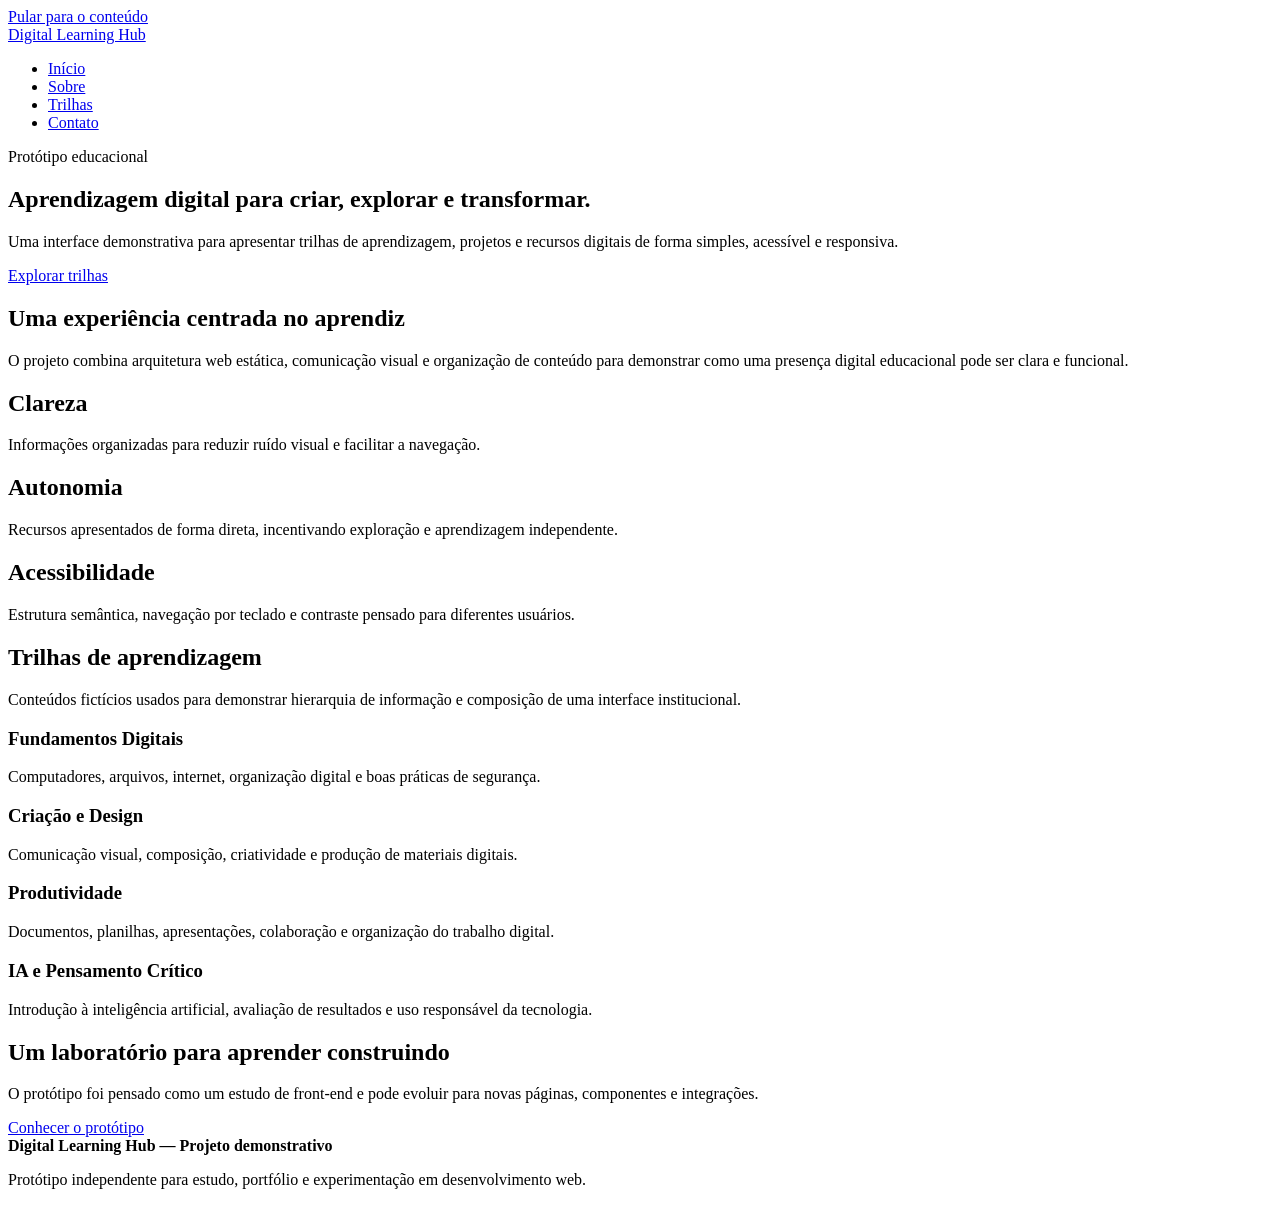
==== index.html @ 107043f9 "refactor: sanitize and reposition project" ====
<!doctype html>
<html lang="pt-BR">
<head>
<meta charset="UTF-8">
<meta name="viewport" content="width=device-width,initial-scale=1">
<title>Digital Learning Hub — Protótipo Educacional</title>
<meta name="description" content="Protótipo estático de uma plataforma institucional educacional, criado para estudos de front-end, acessibilidade e design responsivo.">
<link rel="stylesheet" href="css/styles.css">
</head>
<body>
<a class="skip-link" href="#conteudo">Pular para o conteúdo</a>
<header>
  <div class="container header-content">
    <a class="brand" href="index.html">Digital Learning Hub</a>
    <nav aria-label="Navegação principal">
      <ul>
        <li><a href="index.html">Início</a></li>
        <li><a href="about.html">Sobre</a></li>
        <li><a href="about.html#trilhas">Trilhas</a></li>
        <li><a href="contact.html">Contato</a></li>
      </ul>
    </nav>
  </div>
</header>
<main id="conteudo">
<section class="banner">
  <div class="banner-content">
    <span class="eyebrow">Protótipo educacional</span>
    <h1>Aprendizagem digital para criar, explorar e transformar.</h1>
    <p>Uma interface demonstrativa para apresentar trilhas de aprendizagem, projetos e recursos digitais de forma simples, acessível e responsiva.</p>
    <a class="btn" href="about.html#trilhas">Explorar trilhas</a>
  </div>
</section>

<section>
  <div class="container">
    <h2 class="section-title">Uma experiência centrada no aprendiz</h2>
    <p class="section-lead">O projeto combina arquitetura web estática, comunicação visual e organização de conteúdo para demonstrar como uma presença digital educacional pode ser clara e funcional.</p>
    <div class="valores">
      <article class="valor-item"><h2>Clareza</h2><p>Informações organizadas para reduzir ruído visual e facilitar a navegação.</p></article>
      <article class="valor-item"><h2>Autonomia</h2><p>Recursos apresentados de forma direta, incentivando exploração e aprendizagem independente.</p></article>
      <article class="valor-item"><h2>Acessibilidade</h2><p>Estrutura semântica, navegação por teclado e contraste pensado para diferentes usuários.</p></article>
    </div>
  </div>
</section>

<section class="oficinas">
  <div class="container">
    <h2 class="section-title">Trilhas de aprendizagem</h2>
    <p class="section-lead">Conteúdos fictícios usados para demonstrar hierarquia de informação e composição de uma interface institucional.</p>
    <div class="oficinas-grid">
      <article class="oficina"><h3>Fundamentos Digitais</h3><p>Computadores, arquivos, internet, organização digital e boas práticas de segurança.</p></article>
      <article class="oficina"><h3>Criação e Design</h3><p>Comunicação visual, composição, criatividade e produção de materiais digitais.</p></article>
      <article class="oficina"><h3>Produtividade</h3><p>Documentos, planilhas, apresentações, colaboração e organização do trabalho digital.</p></article>
      <article class="oficina"><h3>IA e Pensamento Crítico</h3><p>Introdução à inteligência artificial, avaliação de resultados e uso responsável da tecnologia.</p></article>
    </div>
  </div>
</section>

<section class="call-to-action">
  <div class="container">
    <h2>Um laboratório para aprender construindo</h2>
    <p>O protótipo foi pensado como um estudo de front-end e pode evoluir para novas páginas, componentes e integrações.</p>
    <a class="btn btn-secondary" href="contact.html">Conhecer o protótipo</a>
  </div>
</section>
</main>
<footer>
  <div class="container">
    <strong>Digital Learning Hub — Projeto demonstrativo</strong>
    <p>Protótipo independente para estudo, portfólio e experimentação em desenvolvimento web.</p>
  </div>
</footer>
<script src="js/main.js"></script>
</body>
</html>
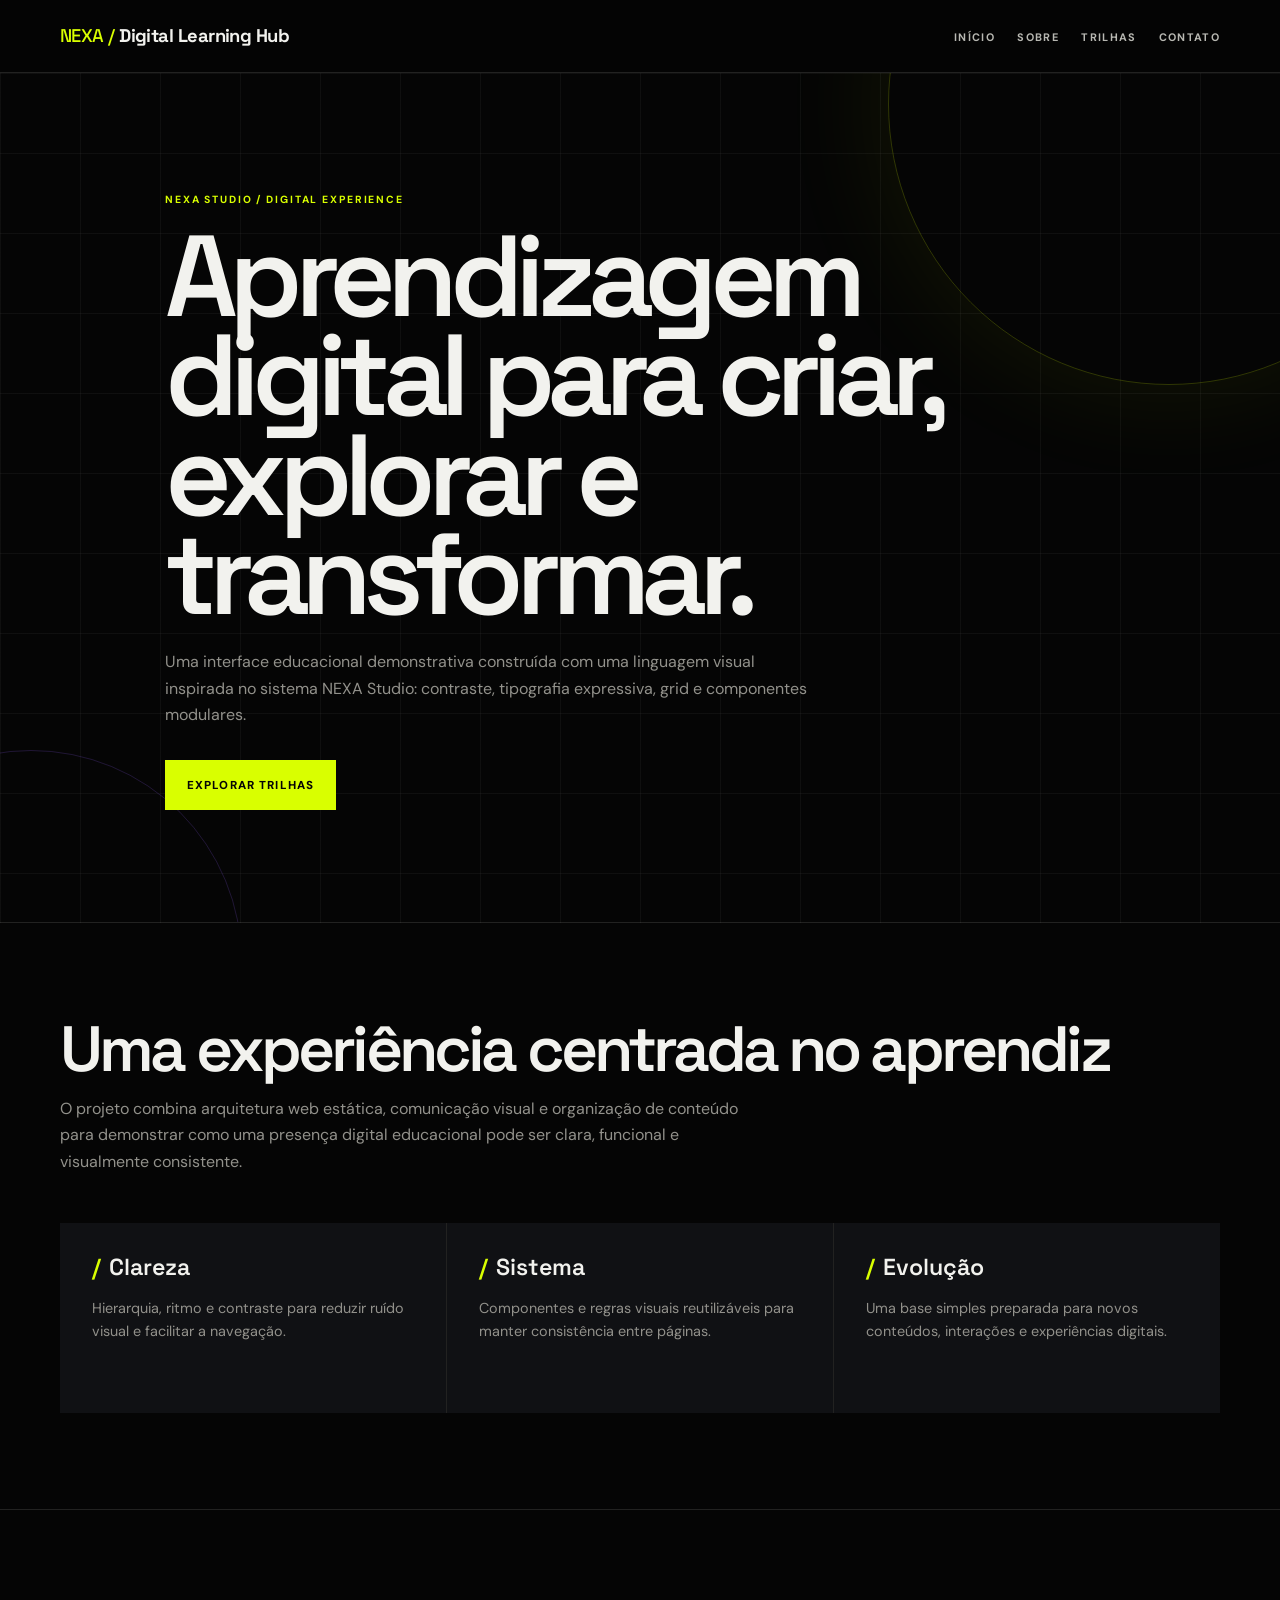
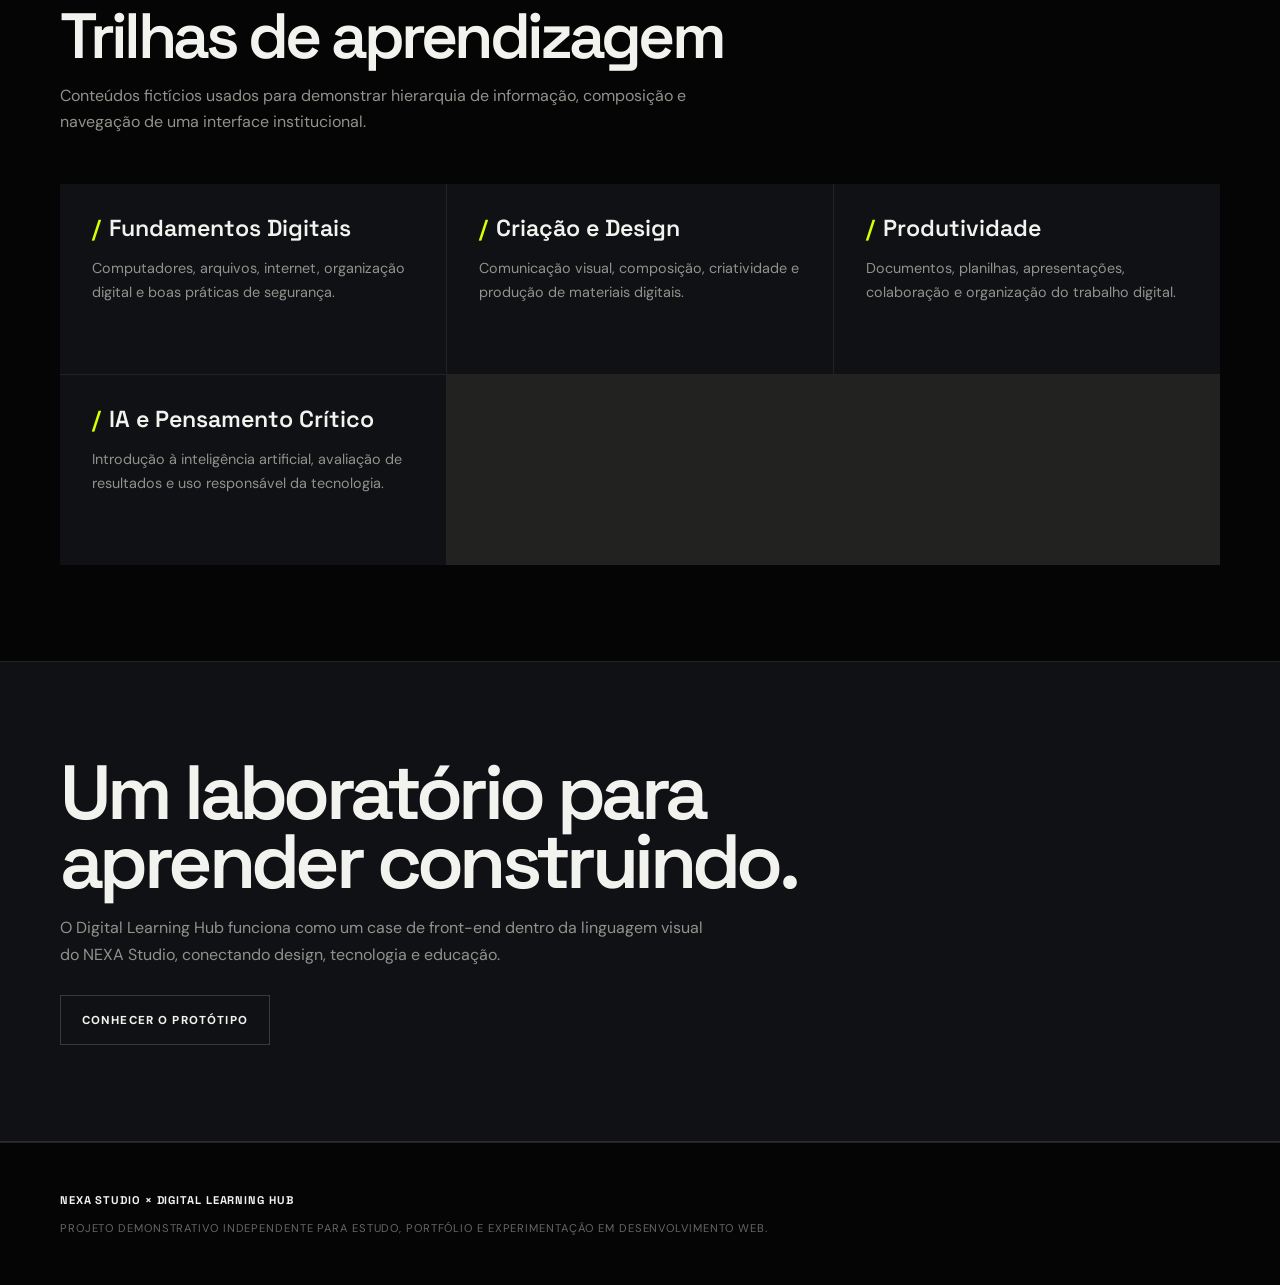
==== commit 5bf454b5: "feat: load NEXA typography and visual language" ====
--- a/index.html
+++ b/index.html
@@ -3,74 +3,22 @@
 <head>
 <meta charset="UTF-8">
 <meta name="viewport" content="width=device-width,initial-scale=1">
-<title>Digital Learning Hub — Protótipo Educacional</title>
-<meta name="description" content="Protótipo estático de uma plataforma institucional educacional, criado para estudos de front-end, acessibilidade e design responsivo.">
+<title>Digital Learning Hub — NEXA Studio Case</title>
+<meta name="description" content="Protótipo educacional desenvolvido como case de front-end e aplicação do sistema visual NEXA Studio.">
+<link rel="preconnect" href="https://fonts.googleapis.com">
+<link rel="preconnect" href="https://fonts.gstatic.com" crossorigin>
+<link href="https://fonts.googleapis.com/css2?family=DM+Sans:wght@400;500;700&family=Space+Grotesk:wght@400;500;600;700&display=swap" rel="stylesheet">
 <link rel="stylesheet" href="css/styles.css">
 </head>
 <body>
 <a class="skip-link" href="#conteudo">Pular para o conteúdo</a>
-<header>
-  <div class="container header-content">
-    <a class="brand" href="index.html">Digital Learning Hub</a>
-    <nav aria-label="Navegação principal">
-      <ul>
-        <li><a href="index.html">Início</a></li>
-        <li><a href="about.html">Sobre</a></li>
-        <li><a href="about.html#trilhas">Trilhas</a></li>
-        <li><a href="contact.html">Contato</a></li>
-      </ul>
-    </nav>
-  </div>
-</header>
+<header><div class="container header-content"><a class="brand" href="index.html">Digital Learning Hub</a><nav aria-label="Navegação principal"><ul><li><a href="index.html">Início</a></li><li><a href="about.html">Sobre</a></li><li><a href="about.html#trilhas">Trilhas</a></li><li><a href="contact.html">Contato</a></li></ul></nav></div></header>
 <main id="conteudo">
-<section class="banner">
-  <div class="banner-content">
-    <span class="eyebrow">Protótipo educacional</span>
-    <h1>Aprendizagem digital para criar, explorar e transformar.</h1>
-    <p>Uma interface demonstrativa para apresentar trilhas de aprendizagem, projetos e recursos digitais de forma simples, acessível e responsiva.</p>
-    <a class="btn" href="about.html#trilhas">Explorar trilhas</a>
-  </div>
-</section>
-
-<section>
-  <div class="container">
-    <h2 class="section-title">Uma experiência centrada no aprendiz</h2>
-    <p class="section-lead">O projeto combina arquitetura web estática, comunicação visual e organização de conteúdo para demonstrar como uma presença digital educacional pode ser clara e funcional.</p>
-    <div class="valores">
-      <article class="valor-item"><h2>Clareza</h2><p>Informações organizadas para reduzir ruído visual e facilitar a navegação.</p></article>
-      <article class="valor-item"><h2>Autonomia</h2><p>Recursos apresentados de forma direta, incentivando exploração e aprendizagem independente.</p></article>
-      <article class="valor-item"><h2>Acessibilidade</h2><p>Estrutura semântica, navegação por teclado e contraste pensado para diferentes usuários.</p></article>
-    </div>
-  </div>
-</section>
-
-<section class="oficinas">
-  <div class="container">
-    <h2 class="section-title">Trilhas de aprendizagem</h2>
-    <p class="section-lead">Conteúdos fictícios usados para demonstrar hierarquia de informação e composição de uma interface institucional.</p>
-    <div class="oficinas-grid">
-      <article class="oficina"><h3>Fundamentos Digitais</h3><p>Computadores, arquivos, internet, organização digital e boas práticas de segurança.</p></article>
-      <article class="oficina"><h3>Criação e Design</h3><p>Comunicação visual, composição, criatividade e produção de materiais digitais.</p></article>
-      <article class="oficina"><h3>Produtividade</h3><p>Documentos, planilhas, apresentações, colaboração e organização do trabalho digital.</p></article>
-      <article class="oficina"><h3>IA e Pensamento Crítico</h3><p>Introdução à inteligência artificial, avaliação de resultados e uso responsável da tecnologia.</p></article>
-    </div>
-  </div>
-</section>
-
-<section class="call-to-action">
-  <div class="container">
-    <h2>Um laboratório para aprender construindo</h2>
-    <p>O protótipo foi pensado como um estudo de front-end e pode evoluir para novas páginas, componentes e integrações.</p>
-    <a class="btn btn-secondary" href="contact.html">Conhecer o protótipo</a>
-  </div>
-</section>
+<section class="banner"><div class="banner-content"><span class="eyebrow">NEXA STUDIO / DIGITAL EXPERIENCE</span><h1>Aprendizagem digital para criar, explorar e transformar.</h1><p>Uma interface educacional demonstrativa construída com uma linguagem visual inspirada no sistema NEXA Studio: contraste, tipografia expressiva, grid e componentes modulares.</p><a class="btn" href="about.html#trilhas">Explorar trilhas</a></div></section>
+<section><div class="container"><h2 class="section-title">Uma experiência centrada no aprendiz</h2><p class="section-lead">O projeto combina arquitetura web estática, comunicação visual e organização de conteúdo para demonstrar como uma presença digital educacional pode ser clara, funcional e visualmente consistente.</p><div class="valores"><article class="valor-item"><h2>Clareza</h2><p>Hierarquia, ritmo e contraste para reduzir ruído visual e facilitar a navegação.</p></article><article class="valor-item"><h2>Sistema</h2><p>Componentes e regras visuais reutilizáveis para manter consistência entre páginas.</p></article><article class="valor-item"><h2>Evolução</h2><p>Uma base simples preparada para novos conteúdos, interações e experiências digitais.</p></article></div></div></section>
+<section class="oficinas"><div class="container"><h2 class="section-title">Trilhas de aprendizagem</h2><p class="section-lead">Conteúdos fictícios usados para demonstrar hierarquia de informação, composição e navegação de uma interface institucional.</p><div class="oficinas-grid"><article class="oficina"><h3>Fundamentos Digitais</h3><p>Computadores, arquivos, internet, organização digital e boas práticas de segurança.</p></article><article class="oficina"><h3>Criação e Design</h3><p>Comunicação visual, composição, criatividade e produção de materiais digitais.</p></article><article class="oficina"><h3>Produtividade</h3><p>Documentos, planilhas, apresentações, colaboração e organização do trabalho digital.</p></article><article class="oficina"><h3>IA e Pensamento Crítico</h3><p>Introdução à inteligência artificial, avaliação de resultados e uso responsável da tecnologia.</p></article></div></div></section>
+<section class="call-to-action"><div class="container"><h2>Um laboratório para aprender construindo.</h2><p>O Digital Learning Hub funciona como um case de front-end dentro da linguagem visual do NEXA Studio, conectando design, tecnologia e educação.</p><a class="btn btn-secondary" href="contact.html">Conhecer o protótipo</a></div></section>
 </main>
-<footer>
-  <div class="container">
-    <strong>Digital Learning Hub — Projeto demonstrativo</strong>
-    <p>Protótipo independente para estudo, portfólio e experimentação em desenvolvimento web.</p>
-  </div>
-</footer>
+<footer><div class="container"><strong>NEXA Studio × Digital Learning Hub</strong><p>Projeto demonstrativo independente para estudo, portfólio e experimentação em desenvolvimento web.</p></div></footer>
 <script src="js/main.js"></script>
-</body>
-</html>+</body></html>
--- a/css/styles.css
+++ b/css/styles.css
@@ -0,0 +1 @@
+:root{--black:#050505;--graph:#101114;--white:#f2f2ee;--muted:#92918b;--acid:#d9ff00;--violet:#8b5cf6;--cyan:#22d3ee;--line:rgba(242,242,238,.12);--line-strong:rgba(242,242,238,.18);--max:1160px;--radius:2px}*{box-sizing:border-box}html{scroll-behavior:smooth}body{margin:0;background:var(--black);color:var(--white);font-family:"DM Sans",Arial,sans-serif;line-height:1.65}.container{width:min(var(--max),92%);margin:auto}body::selection{background:var(--acid);color:var(--black)}header{position:sticky;top:0;z-index:20;background:rgba(5,5,5,.86);backdrop-filter:blur(16px);border-bottom:1px solid var(--line)}.header-content{display:flex;justify-content:space-between;align-items:center;min-height:72px}.brand{font:700 1.15rem/1 "Space Grotesk",sans-serif;letter-spacing:-.03em;color:var(--white);text-decoration:none}.brand::before{content:"NEXA / ";color:var(--acid);font-weight:500}nav ul{display:flex;gap:1.4rem;list-style:none;margin:0;padding:0}nav a{color:#b8b8b2;text-decoration:none;font-size:.68rem;font-weight:700;letter-spacing:.12em;text-transform:uppercase;padding:.5rem 0;border-bottom:1px solid transparent}nav a:hover,nav a:focus{color:var(--white);border-color:var(--acid)}.banner{min-height:680px;display:grid;place-items:center;padding:7rem 1rem;color:var(--white);position:relative;overflow:hidden;background-color:var(--black);background-image:linear-gradient(rgba(242,242,238,.045) 1px,transparent 1px),linear-gradient(90deg,rgba(242,242,238,.045) 1px,transparent 1px);background-size:80px 80px}.banner::before{content:"";position:absolute;width:560px;height:560px;border:1px solid rgba(217,255,0,.2);border-radius:50%;top:-250px;right:-170px;box-shadow:0 0 120px rgba(217,255,0,.08)}.banner::after{content:"";position:absolute;width:420px;height:420px;border:1px solid rgba(139,92,246,.2);border-radius:50%;bottom:-250px;left:-180px}.banner-content{max-width:980px;position:relative;z-index:1}.eyebrow{display:inline-block;color:var(--acid);font-size:.65rem;font-weight:700;letter-spacing:.18em;text-transform:uppercase}.banner h1{font:600 clamp(4rem,9vw,8.5rem)/.86 "Space Grotesk",sans-serif;letter-spacing:-.075em;margin:1rem 0 1.6rem;max-width:950px}.banner h1::first-line{color:var(--white)}.banner p{font-size:1rem;max-width:650px;margin:0 0 2rem;color:var(--muted)}.btn{display:inline-block;background:var(--acid);color:var(--black);padding:.9rem 1.3rem;border:1px solid var(--acid);border-radius:0;text-decoration:none;cursor:pointer;font-weight:800;font-size:.72rem;letter-spacing:.1em;text-transform:uppercase;transition:transform .2s,background .2s,color .2s}.btn:hover,.btn:focus{transform:translateY(-2px);background:var(--white);border-color:var(--white)}.btn-secondary{background:transparent;color:var(--white);border-color:var(--line-strong)}.btn-secondary:hover,.btn-secondary:focus{color:var(--black)}section{padding:6rem 0;border-bottom:1px solid var(--line)}.section-title{font:600 clamp(2.4rem,5vw,4.5rem)/.95 "Space Grotesk",sans-serif;letter-spacing:-.06em;margin:0 0 1rem}.section-lead{max-width:680px;margin:0 0 3rem;color:var(--muted)}.valores,.oficinas-grid,.oficinas-lista{display:grid;grid-template-columns:repeat(3,1fr);gap:1px;background:var(--line)}.valor-item,.oficina,.oficina-detalhe{background:var(--graph);padding:2rem;border:0;min-height:190px;transition:background .2s,transform .2s}.valor-item:hover,.oficina:hover,.oficina-detalhe:hover{background:#15171a;transform:translateY(-3px)}.valor-item h2,.oficina h3,.oficina-detalhe h3{font:600 1.45rem/1.1 "Space Grotesk",sans-serif;color:var(--white);margin:0 0 1rem}.valor-item h2::before,.oficina h3::before,.oficina-detalhe h3::before{content:"/";color:var(--acid);margin-right:.5rem}.valor-item p,.oficina p,.oficina-detalhe p{color:var(--muted);margin:0;font-size:.9rem}.oficinas{background:var(--black)}.call-to-action{text-align:left;background:var(--graph);color:var(--white)}.call-to-action h2{font:600 clamp(2.8rem,6vw,5.5rem)/.9 "Space Grotesk",sans-serif;letter-spacing:-.06em;margin:0 0 1.2rem;max-width:850px}.call-to-action p{color:var(--muted);max-width:650px;margin:0 0 1.7rem}.contato{min-height:70vh}.contato form{max-width:720px}form{display:grid;gap:1.2rem;background:var(--graph);padding:2rem;border:1px solid var(--line)}.form-group{display:grid;gap:.5rem}label{font-size:.68rem;font-weight:700;letter-spacing:.1em;text-transform:uppercase;color:#b8b8b2}input,textarea{padding:.9rem 0;background:transparent;color:var(--white);border:0;border-bottom:1px solid var(--line-strong);border-radius:0;font:inherit;width:100%}input:focus,textarea:focus{outline:none;border-color:var(--acid);box-shadow:0 1px 0 var(--acid)}footer{background:var(--black);color:#777;padding:3rem 0;border-top:1px solid var(--line);font-size:.7rem;letter-spacing:.08em;text-transform:uppercase}footer strong{color:var(--white);font-family:"Space Grotesk",sans-serif}footer p{margin:.6rem 0 0;color:#666;max-width:720px}.skip-link{position:absolute;left:-9999px}.skip-link:focus{left:1rem;top:1rem;background:var(--acid);color:var(--black);padding:.7rem 1rem;z-index:100}@media(max-width:800px){.header-content{flex-direction:column;gap:.8rem;padding:1rem 0}.banner{min-height:590px;padding:5rem 1rem}.banner h1{font-size:clamp(3.2rem,15vw,5.5rem)}.valores,.oficinas-grid,.oficinas-lista{grid-template-columns:1fr}section{padding:4rem 0}nav ul{gap:.9rem;flex-wrap:wrap;justify-content:center}.banner::before{width:360px;height:360px}}
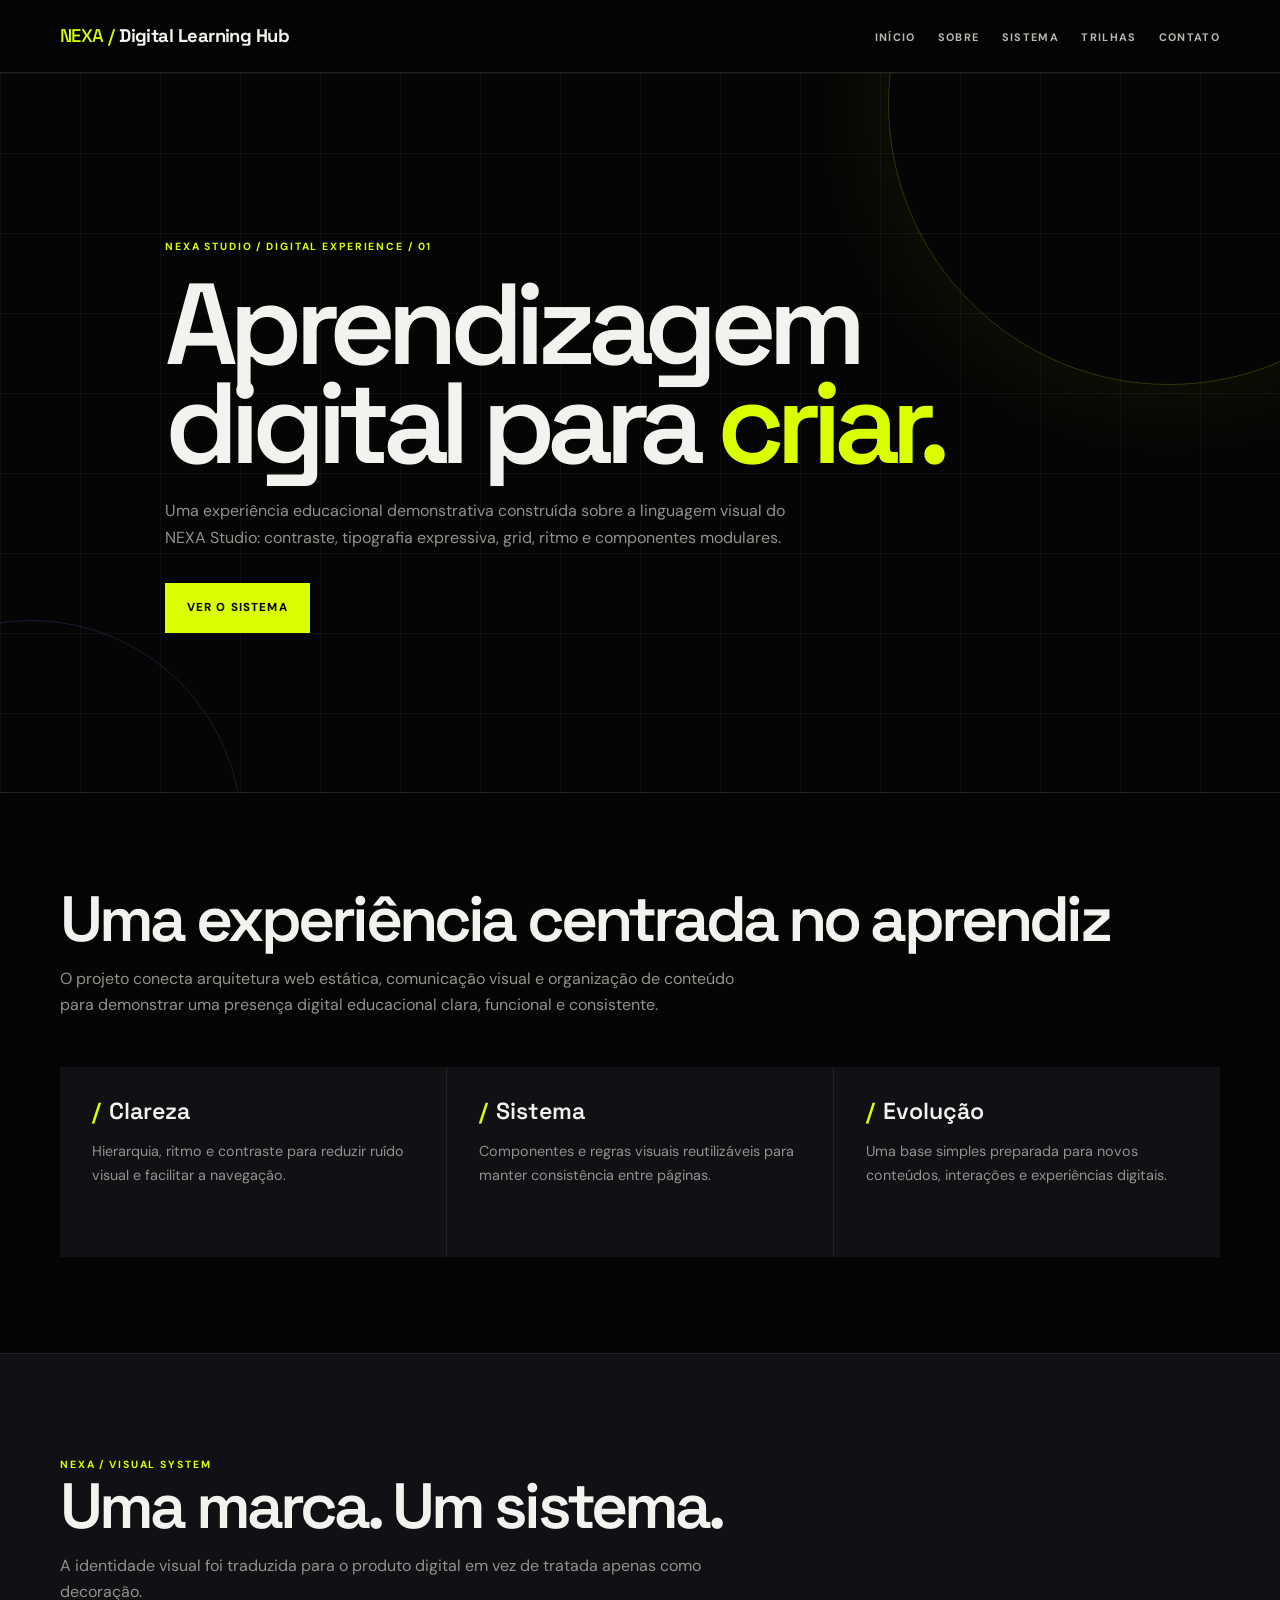
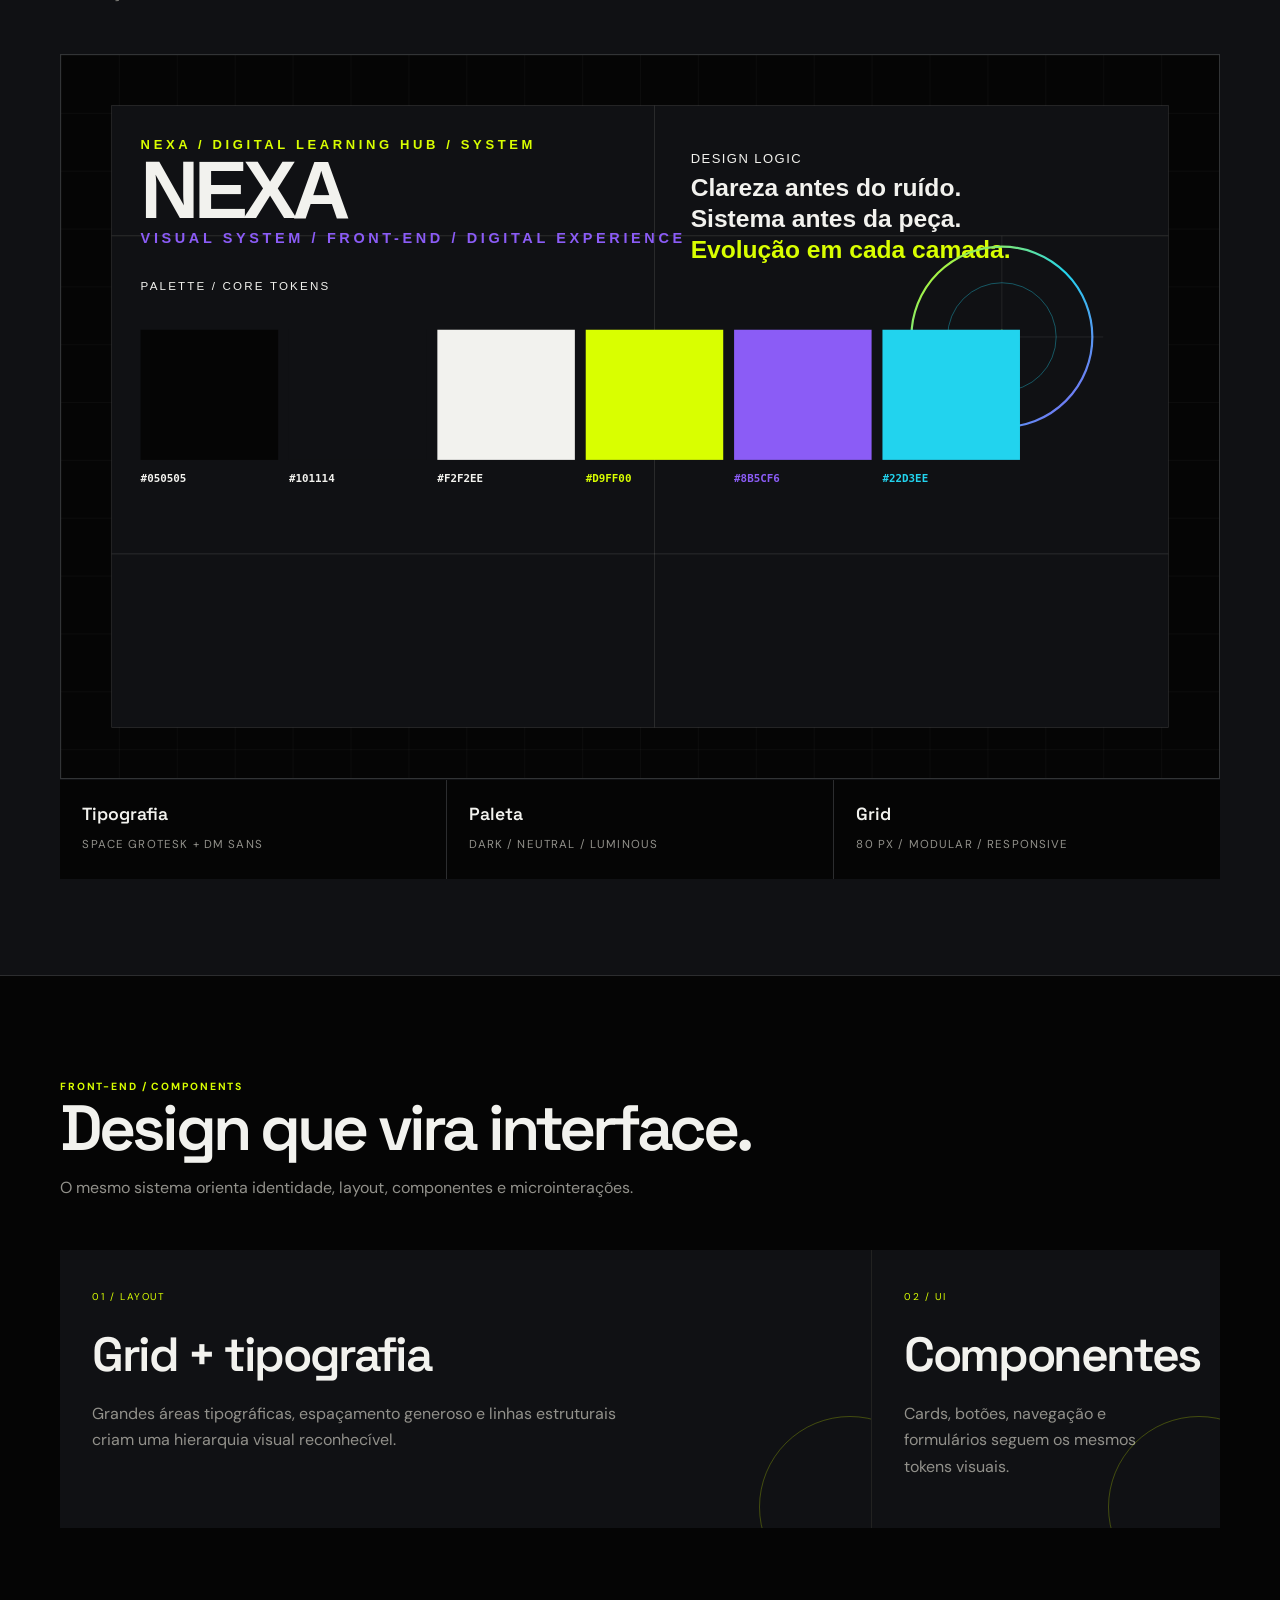
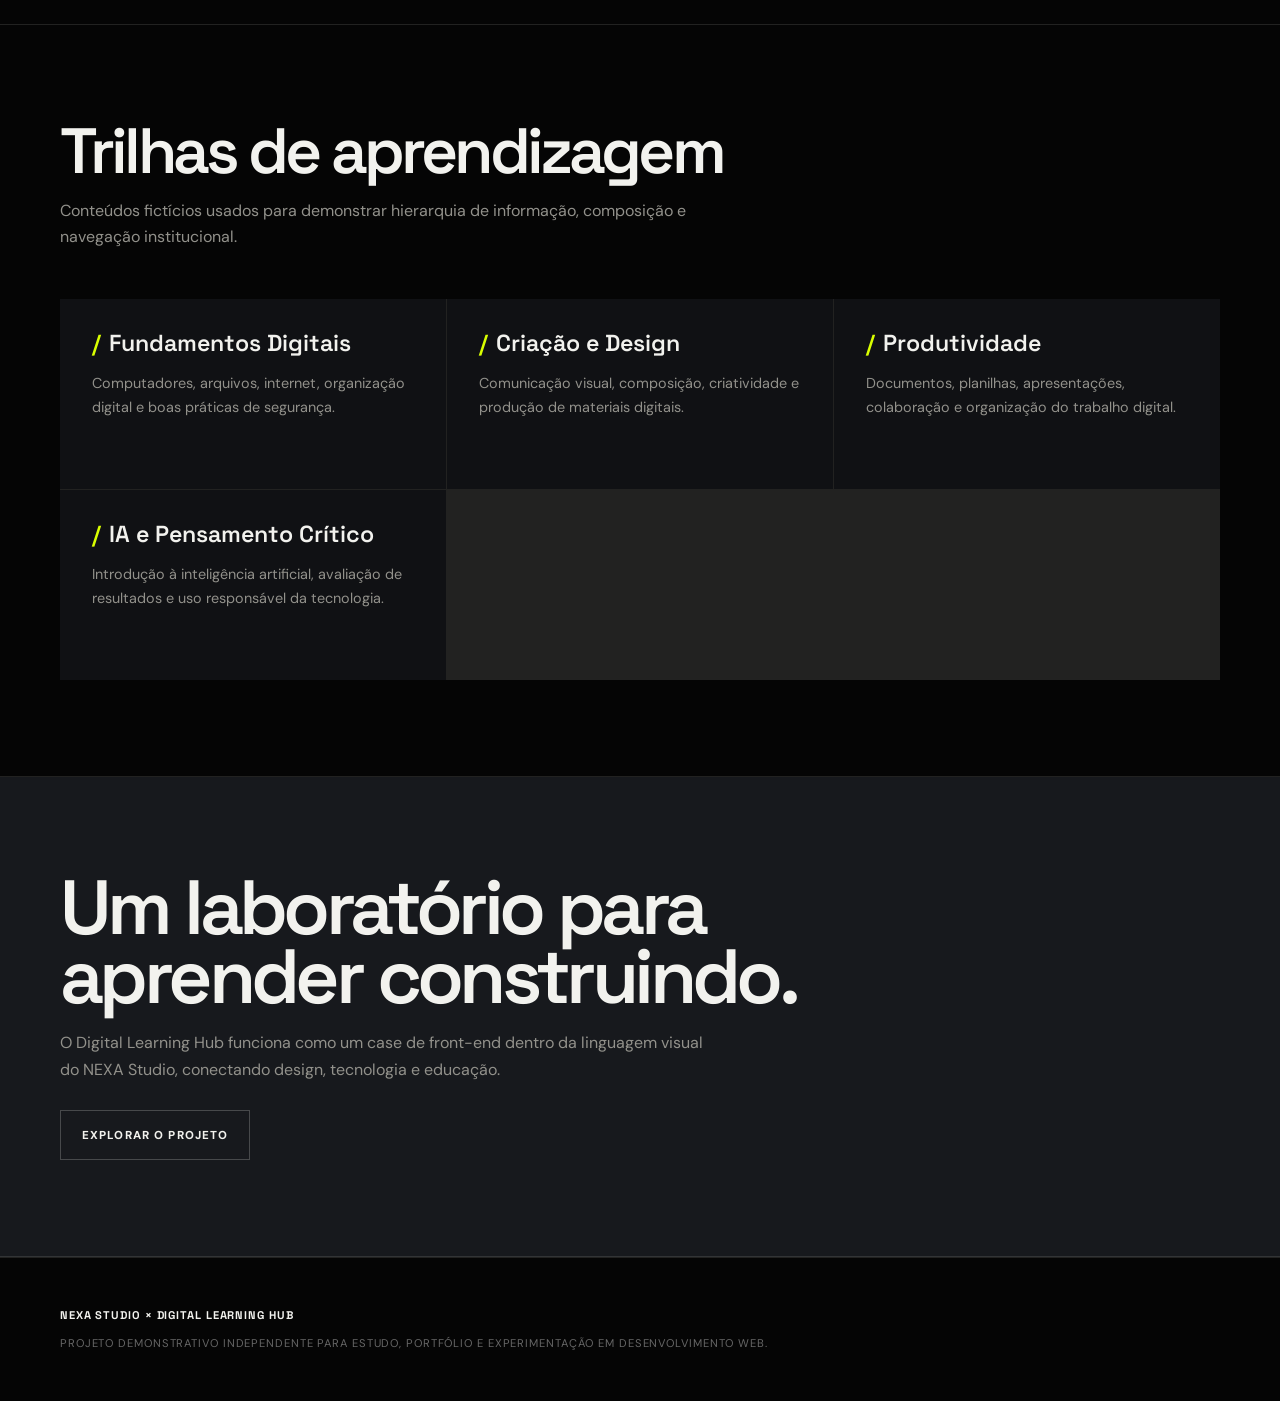
==== commit 734a7c0e: "feat: integrate NEXA system into landing page" ====
--- a/index.html
+++ b/index.html
@@ -1,24 +1 @@
-<!doctype html>
-<html lang="pt-BR">
-<head>
-<meta charset="UTF-8">
-<meta name="viewport" content="width=device-width,initial-scale=1">
-<title>Digital Learning Hub — NEXA Studio Case</title>
-<meta name="description" content="Protótipo educacional desenvolvido como case de front-end e aplicação do sistema visual NEXA Studio.">
-<link rel="preconnect" href="https://fonts.googleapis.com">
-<link rel="preconnect" href="https://fonts.gstatic.com" crossorigin>
-<link href="https://fonts.googleapis.com/css2?family=DM+Sans:wght@400;500;700&family=Space+Grotesk:wght@400;500;600;700&display=swap" rel="stylesheet">
-<link rel="stylesheet" href="css/styles.css">
-</head>
-<body>
-<a class="skip-link" href="#conteudo">Pular para o conteúdo</a>
-<header><div class="container header-content"><a class="brand" href="index.html">Digital Learning Hub</a><nav aria-label="Navegação principal"><ul><li><a href="index.html">Início</a></li><li><a href="about.html">Sobre</a></li><li><a href="about.html#trilhas">Trilhas</a></li><li><a href="contact.html">Contato</a></li></ul></nav></div></header>
-<main id="conteudo">
-<section class="banner"><div class="banner-content"><span class="eyebrow">NEXA STUDIO / DIGITAL EXPERIENCE</span><h1>Aprendizagem digital para criar, explorar e transformar.</h1><p>Uma interface educacional demonstrativa construída com uma linguagem visual inspirada no sistema NEXA Studio: contraste, tipografia expressiva, grid e componentes modulares.</p><a class="btn" href="about.html#trilhas">Explorar trilhas</a></div></section>
-<section><div class="container"><h2 class="section-title">Uma experiência centrada no aprendiz</h2><p class="section-lead">O projeto combina arquitetura web estática, comunicação visual e organização de conteúdo para demonstrar como uma presença digital educacional pode ser clara, funcional e visualmente consistente.</p><div class="valores"><article class="valor-item"><h2>Clareza</h2><p>Hierarquia, ritmo e contraste para reduzir ruído visual e facilitar a navegação.</p></article><article class="valor-item"><h2>Sistema</h2><p>Componentes e regras visuais reutilizáveis para manter consistência entre páginas.</p></article><article class="valor-item"><h2>Evolução</h2><p>Uma base simples preparada para novos conteúdos, interações e experiências digitais.</p></article></div></div></section>
-<section class="oficinas"><div class="container"><h2 class="section-title">Trilhas de aprendizagem</h2><p class="section-lead">Conteúdos fictícios usados para demonstrar hierarquia de informação, composição e navegação de uma interface institucional.</p><div class="oficinas-grid"><article class="oficina"><h3>Fundamentos Digitais</h3><p>Computadores, arquivos, internet, organização digital e boas práticas de segurança.</p></article><article class="oficina"><h3>Criação e Design</h3><p>Comunicação visual, composição, criatividade e produção de materiais digitais.</p></article><article class="oficina"><h3>Produtividade</h3><p>Documentos, planilhas, apresentações, colaboração e organização do trabalho digital.</p></article><article class="oficina"><h3>IA e Pensamento Crítico</h3><p>Introdução à inteligência artificial, avaliação de resultados e uso responsável da tecnologia.</p></article></div></div></section>
-<section class="call-to-action"><div class="container"><h2>Um laboratório para aprender construindo.</h2><p>O Digital Learning Hub funciona como um case de front-end dentro da linguagem visual do NEXA Studio, conectando design, tecnologia e educação.</p><a class="btn btn-secondary" href="contact.html">Conhecer o protótipo</a></div></section>
-</main>
-<footer><div class="container"><strong>NEXA Studio × Digital Learning Hub</strong><p>Projeto demonstrativo independente para estudo, portfólio e experimentação em desenvolvimento web.</p></div></footer>
-<script src="js/main.js"></script>
-</body></html>+<!doctype html><html lang="pt-BR"><head><meta charset="UTF-8"><meta name="viewport" content="width=device-width,initial-scale=1"><meta name="description" content="Digital Learning Hub — case educacional de front-end integrado ao sistema visual NEXA Studio."><meta name="theme-color" content="#050505"><meta property="og:title" content="Digital Learning Hub — NEXA Studio Case"><meta property="og:description" content="Experiência educacional digital construída com o sistema visual NEXA Studio."><meta property="og:type" content="website"><title>Digital Learning Hub — NEXA Studio Case</title><link rel="preconnect" href="https://fonts.googleapis.com"><link rel="preconnect" href="https://fonts.gstatic.com" crossorigin><link href="https://fonts.googleapis.com/css2?family=DM+Sans:wght@400;500;700&family=Space+Grotesk:wght@400;500;600;700&display=swap" rel="stylesheet"><link rel="icon" href="assets/nexa-mark.svg" type="image/svg+xml"><link rel="stylesheet" href="css/styles.css"></head><body><a class="skip-link" href="#conteudo">Pular para o conteúdo</a><header><div class="container header-content"><a class="brand" href="index.html">Digital Learning Hub</a><nav aria-label="Navegação principal"><ul><li><a href="index.html">Início</a></li><li><a href="about.html">Sobre</a></li><li><a href="#sistema">Sistema</a></li><li><a href="about.html#trilhas">Trilhas</a></li><li><a href="contact.html">Contato</a></li></ul></nav></div></header><main id="conteudo"><section class="banner"><div class="banner-content"><span class="eyebrow">NEXA STUDIO / DIGITAL EXPERIENCE / 01</span><h1>Aprendizagem digital para <span>criar.</span></h1><p>Uma experiência educacional demonstrativa construída sobre a linguagem visual do NEXA Studio: contraste, tipografia expressiva, grid, ritmo e componentes modulares.</p><a class="btn" href="#sistema">Ver o sistema</a></div></section><section><div class="container"><h2 class="section-title">Uma experiência centrada no aprendiz</h2><p class="section-lead">O projeto conecta arquitetura web estática, comunicação visual e organização de conteúdo para demonstrar uma presença digital educacional clara, funcional e consistente.</p><div class="valores"><article class="valor-item"><h2>Clareza</h2><p>Hierarquia, ritmo e contraste para reduzir ruído visual e facilitar a navegação.</p></article><article class="valor-item"><h2>Sistema</h2><p>Componentes e regras visuais reutilizáveis para manter consistência entre páginas.</p></article><article class="valor-item"><h2>Evolução</h2><p>Uma base simples preparada para novos conteúdos, interações e experiências digitais.</p></article></div></div></section><section id="sistema" class="system"><div class="container"><span class="eyebrow">NEXA / VISUAL SYSTEM</span><h2 class="section-title">Uma marca. Um sistema.</h2><p class="section-lead">A identidade visual foi traduzida para o produto digital em vez de tratada apenas como decoração.</p><div class="system-board"><img src="assets/nexa-brand-kit.svg" alt="Painel do sistema visual NEXA aplicado ao Digital Learning Hub"></div><div class="system-meta"><div><strong>Tipografia</strong><span>Space Grotesk + DM Sans</span></div><div><strong>Paleta</strong><span>Dark / Neutral / Luminous</span></div><div><strong>Grid</strong><span>80 px / modular / responsive</span></div></div></div></section><section class="showcase"><div class="container"><span class="eyebrow">FRONT-END / COMPONENTS</span><h2 class="section-title">Design que vira interface.</h2><p class="section-lead">O mesmo sistema orienta identidade, layout, componentes e microinterações.</p><div class="showcase-grid"><article class="showcase-card"><small>01 / Layout</small><h3>Grid + tipografia</h3><p>Grandes áreas tipográficas, espaçamento generoso e linhas estruturais criam uma hierarquia visual reconhecível.</p></article><article class="showcase-card"><small>02 / UI</small><h3>Componentes</h3><p>Cards, botões, navegação e formulários seguem os mesmos tokens visuais.</p></article></div></div></section><section class="oficinas"><div class="container"><h2 class="section-title">Trilhas de aprendizagem</h2><p class="section-lead">Conteúdos fictícios usados para demonstrar hierarquia de informação, composição e navegação institucional.</p><div class="oficinas-grid"><article class="oficina"><h3>Fundamentos Digitais</h3><p>Computadores, arquivos, internet, organização digital e boas práticas de segurança.</p></article><article class="oficina"><h3>Criação e Design</h3><p>Comunicação visual, composição, criatividade e produção de materiais digitais.</p></article><article class="oficina"><h3>Produtividade</h3><p>Documentos, planilhas, apresentações, colaboração e organização do trabalho digital.</p></article><article class="oficina"><h3>IA e Pensamento Crítico</h3><p>Introdução à inteligência artificial, avaliação de resultados e uso responsável da tecnologia.</p></article></div></div></section><section class="call-to-action"><div class="container"><h2>Um laboratório para aprender construindo.</h2><p>O Digital Learning Hub funciona como um case de front-end dentro da linguagem visual do NEXA Studio, conectando design, tecnologia e educação.</p><a class="btn btn-secondary" href="about.html#trilhas">Explorar o projeto</a></div></section></main><footer><div class="container"><strong>NEXA Studio × Digital Learning Hub</strong><p>Projeto demonstrativo independente para estudo, portfólio e experimentação em desenvolvimento web.</p></div></footer><script src="js/main.js"></script></body></html>
--- a/css/styles.css
+++ b/css/styles.css
@@ -1 +1 @@
-:root{--black:#050505;--graph:#101114;--white:#f2f2ee;--muted:#92918b;--acid:#d9ff00;--violet:#8b5cf6;--cyan:#22d3ee;--line:rgba(242,242,238,.12);--line-strong:rgba(242,242,238,.18);--max:1160px;--radius:2px}*{box-sizing:border-box}html{scroll-behavior:smooth}body{margin:0;background:var(--black);color:var(--white);font-family:"DM Sans",Arial,sans-serif;line-height:1.65}.container{width:min(var(--max),92%);margin:auto}body::selection{background:var(--acid);color:var(--black)}header{position:sticky;top:0;z-index:20;background:rgba(5,5,5,.86);backdrop-filter:blur(16px);border-bottom:1px solid var(--line)}.header-content{display:flex;justify-content:space-between;align-items:center;min-height:72px}.brand{font:700 1.15rem/1 "Space Grotesk",sans-serif;letter-spacing:-.03em;color:var(--white);text-decoration:none}.brand::before{content:"NEXA / ";color:var(--acid);font-weight:500}nav ul{display:flex;gap:1.4rem;list-style:none;margin:0;padding:0}nav a{color:#b8b8b2;text-decoration:none;font-size:.68rem;font-weight:700;letter-spacing:.12em;text-transform:uppercase;padding:.5rem 0;border-bottom:1px solid transparent}nav a:hover,nav a:focus{color:var(--white);border-color:var(--acid)}.banner{min-height:680px;display:grid;place-items:center;padding:7rem 1rem;color:var(--white);position:relative;overflow:hidden;background-color:var(--black);background-image:linear-gradient(rgba(242,242,238,.045) 1px,transparent 1px),linear-gradient(90deg,rgba(242,242,238,.045) 1px,transparent 1px);background-size:80px 80px}.banner::before{content:"";position:absolute;width:560px;height:560px;border:1px solid rgba(217,255,0,.2);border-radius:50%;top:-250px;right:-170px;box-shadow:0 0 120px rgba(217,255,0,.08)}.banner::after{content:"";position:absolute;width:420px;height:420px;border:1px solid rgba(139,92,246,.2);border-radius:50%;bottom:-250px;left:-180px}.banner-content{max-width:980px;position:relative;z-index:1}.eyebrow{display:inline-block;color:var(--acid);font-size:.65rem;font-weight:700;letter-spacing:.18em;text-transform:uppercase}.banner h1{font:600 clamp(4rem,9vw,8.5rem)/.86 "Space Grotesk",sans-serif;letter-spacing:-.075em;margin:1rem 0 1.6rem;max-width:950px}.banner h1::first-line{color:var(--white)}.banner p{font-size:1rem;max-width:650px;margin:0 0 2rem;color:var(--muted)}.btn{display:inline-block;background:var(--acid);color:var(--black);padding:.9rem 1.3rem;border:1px solid var(--acid);border-radius:0;text-decoration:none;cursor:pointer;font-weight:800;font-size:.72rem;letter-spacing:.1em;text-transform:uppercase;transition:transform .2s,background .2s,color .2s}.btn:hover,.btn:focus{transform:translateY(-2px);background:var(--white);border-color:var(--white)}.btn-secondary{background:transparent;color:var(--white);border-color:var(--line-strong)}.btn-secondary:hover,.btn-secondary:focus{color:var(--black)}section{padding:6rem 0;border-bottom:1px solid var(--line)}.section-title{font:600 clamp(2.4rem,5vw,4.5rem)/.95 "Space Grotesk",sans-serif;letter-spacing:-.06em;margin:0 0 1rem}.section-lead{max-width:680px;margin:0 0 3rem;color:var(--muted)}.valores,.oficinas-grid,.oficinas-lista{display:grid;grid-template-columns:repeat(3,1fr);gap:1px;background:var(--line)}.valor-item,.oficina,.oficina-detalhe{background:var(--graph);padding:2rem;border:0;min-height:190px;transition:background .2s,transform .2s}.valor-item:hover,.oficina:hover,.oficina-detalhe:hover{background:#15171a;transform:translateY(-3px)}.valor-item h2,.oficina h3,.oficina-detalhe h3{font:600 1.45rem/1.1 "Space Grotesk",sans-serif;color:var(--white);margin:0 0 1rem}.valor-item h2::before,.oficina h3::before,.oficina-detalhe h3::before{content:"/";color:var(--acid);margin-right:.5rem}.valor-item p,.oficina p,.oficina-detalhe p{color:var(--muted);margin:0;font-size:.9rem}.oficinas{background:var(--black)}.call-to-action{text-align:left;background:var(--graph);color:var(--white)}.call-to-action h2{font:600 clamp(2.8rem,6vw,5.5rem)/.9 "Space Grotesk",sans-serif;letter-spacing:-.06em;margin:0 0 1.2rem;max-width:850px}.call-to-action p{color:var(--muted);max-width:650px;margin:0 0 1.7rem}.contato{min-height:70vh}.contato form{max-width:720px}form{display:grid;gap:1.2rem;background:var(--graph);padding:2rem;border:1px solid var(--line)}.form-group{display:grid;gap:.5rem}label{font-size:.68rem;font-weight:700;letter-spacing:.1em;text-transform:uppercase;color:#b8b8b2}input,textarea{padding:.9rem 0;background:transparent;color:var(--white);border:0;border-bottom:1px solid var(--line-strong);border-radius:0;font:inherit;width:100%}input:focus,textarea:focus{outline:none;border-color:var(--acid);box-shadow:0 1px 0 var(--acid)}footer{background:var(--black);color:#777;padding:3rem 0;border-top:1px solid var(--line);font-size:.7rem;letter-spacing:.08em;text-transform:uppercase}footer strong{color:var(--white);font-family:"Space Grotesk",sans-serif}footer p{margin:.6rem 0 0;color:#666;max-width:720px}.skip-link{position:absolute;left:-9999px}.skip-link:focus{left:1rem;top:1rem;background:var(--acid);color:var(--black);padding:.7rem 1rem;z-index:100}@media(max-width:800px){.header-content{flex-direction:column;gap:.8rem;padding:1rem 0}.banner{min-height:590px;padding:5rem 1rem}.banner h1{font-size:clamp(3.2rem,15vw,5.5rem)}.valores,.oficinas-grid,.oficinas-lista{grid-template-columns:1fr}section{padding:4rem 0}nav ul{gap:.9rem;flex-wrap:wrap;justify-content:center}.banner::before{width:360px;height:360px}}+:root{--black:#050505;--graph:#101114;--panel:#17191d;--white:#f2f2ee;--muted:#92918b;--acid:#d9ff00;--violet:#8b5cf6;--cyan:#22d3ee;--line:rgba(242,242,238,.12);--line-strong:rgba(242,242,238,.22);--max:1160px}*{box-sizing:border-box}html{scroll-behavior:smooth}body{margin:0;background:var(--black);color:var(--white);font-family:"DM Sans",Arial,sans-serif;line-height:1.65}body::selection{background:var(--acid);color:var(--black)}.container{width:min(var(--max),92%);margin:auto}header{position:sticky;top:0;z-index:20;background:rgba(5,5,5,.86);backdrop-filter:blur(16px);border-bottom:1px solid var(--line)}.header-content{display:flex;justify-content:space-between;align-items:center;min-height:72px}.brand{font:700 1.15rem/1 "Space Grotesk",sans-serif;letter-spacing:-.03em;color:var(--white);text-decoration:none}.brand::before{content:"NEXA / ";color:var(--acid);font-weight:500}nav ul{display:flex;gap:1.4rem;list-style:none;margin:0;padding:0}nav a{color:#b8b8b2;text-decoration:none;font-size:.68rem;font-weight:700;letter-spacing:.12em;text-transform:uppercase;padding:.5rem 0;border-bottom:1px solid transparent}nav a:hover,nav a:focus{color:var(--white);border-color:var(--acid)}.banner{min-height:720px;display:grid;place-items:center;padding:7rem 1rem;color:var(--white);position:relative;overflow:hidden;background-color:var(--black);background-image:linear-gradient(rgba(242,242,238,.045) 1px,transparent 1px),linear-gradient(90deg,rgba(242,242,238,.045) 1px,transparent 1px);background-size:80px 80px}.banner::before{content:"";position:absolute;width:560px;height:560px;border:1px solid rgba(217,255,0,.2);border-radius:50%;top:-250px;right:-170px;box-shadow:0 0 120px rgba(217,255,0,.08)}.banner::after{content:"";position:absolute;width:420px;height:420px;border:1px solid rgba(139,92,246,.2);border-radius:50%;bottom:-250px;left:-180px}.banner-content{max-width:980px;position:relative;z-index:1}.eyebrow{display:inline-block;color:var(--acid);font-size:.65rem;font-weight:700;letter-spacing:.18em;text-transform:uppercase}.banner h1{font:600 clamp(4rem,9vw,8.5rem)/.86 "Space Grotesk",sans-serif;letter-spacing:-.075em;margin:1rem 0 1.6rem;max-width:950px}.banner h1 span{color:var(--acid)}.banner p{font-size:1rem;max-width:650px;margin:0 0 2rem;color:var(--muted)}.btn{display:inline-block;background:var(--acid);color:var(--black);padding:.9rem 1.3rem;border:1px solid var(--acid);border-radius:0;text-decoration:none;cursor:pointer;font-weight:800;font-size:.72rem;letter-spacing:.1em;text-transform:uppercase;transition:transform .2s,background .2s,color .2s}.btn:hover,.btn:focus{transform:translateY(-2px);background:var(--white);border-color:var(--white)}.btn-secondary{background:transparent;color:var(--white);border-color:var(--line-strong)}section{padding:6rem 0;border-bottom:1px solid var(--line)}.section-title{font:600 clamp(2.4rem,5vw,4.5rem)/.95 "Space Grotesk",sans-serif;letter-spacing:-.06em;margin:0 0 1rem}.section-lead{max-width:680px;margin:0 0 3rem;color:var(--muted)}.valores,.oficinas-grid,.oficinas-lista{display:grid;grid-template-columns:repeat(3,1fr);gap:1px;background:var(--line)}.valor-item,.oficina,.oficina-detalhe{background:var(--graph);padding:2rem;min-height:190px;transition:background .2s,transform .2s}.valor-item:hover,.oficina:hover,.oficina-detalhe:hover{background:#15171a;transform:translateY(-3px)}.valor-item h2,.oficina h3,.oficina-detalhe h3{font:600 1.45rem/1.1 "Space Grotesk",sans-serif;color:var(--white);margin:0 0 1rem}.valor-item h2::before,.oficina h3::before,.oficina-detalhe h3::before{content:"/";color:var(--acid);margin-right:.5rem}.valor-item p,.oficina p,.oficina-detalhe p{color:var(--muted);margin:0;font-size:.9rem}.system{background:var(--graph)}.system-board{border:1px solid var(--line);background:var(--panel);overflow:hidden}.system-board img{display:block;width:100%;height:auto}.system-meta{display:grid;grid-template-columns:repeat(3,1fr);gap:1px;background:var(--line);margin-top:1px}.system-meta div{background:var(--black);padding:1.4rem}.system-meta strong{display:block;font:600 1.1rem "Space Grotesk";margin-bottom:.35rem}.system-meta span{font-size:.72rem;color:var(--muted);text-transform:uppercase;letter-spacing:.1em}.showcase{background:var(--black)}.showcase-grid{display:grid;grid-template-columns:1.4fr .6fr;gap:1px;background:var(--line)}.showcase-card{background:var(--graph);padding:2rem;min-height:260px;position:relative;overflow:hidden}.showcase-card::after{content:"";position:absolute;width:180px;height:180px;border:1px solid rgba(217,255,0,.25);border-radius:50%;right:-70px;bottom:-70px}.showcase-card small{color:var(--acid);font-size:.62rem;letter-spacing:.16em;text-transform:uppercase}.showcase-card h3{font:600 clamp(1.8rem,4vw,3rem) "Space Grotesk";letter-spacing:-.05em;margin:1rem 0}.showcase-card p{color:var(--muted);max-width:560px}.call-to-action{text-align:left;background:var(--panel);color:var(--white)}.call-to-action h2{font:600 clamp(2.8rem,6vw,5.5rem)/.9 "Space Grotesk",sans-serif;letter-spacing:-.06em;margin:0 0 1.2rem;max-width:850px}.call-to-action p{color:var(--muted);max-width:650px;margin:0 0 1.7rem}.contato{min-height:70vh}.contato form{max-width:720px}form{display:grid;gap:1.2rem;background:var(--graph);padding:2rem;border:1px solid var(--line)}.form-group{display:grid;gap:.5rem}label{font-size:.68rem;font-weight:700;letter-spacing:.1em;text-transform:uppercase;color:#b8b8b2}input,textarea{padding:.9rem 0;background:transparent;color:var(--white);border:0;border-bottom:1px solid var(--line-strong);border-radius:0;font:inherit;width:100%}input:focus,textarea:focus{outline:none;border-color:var(--acid);box-shadow:0 1px 0 var(--acid)}footer{background:var(--black);color:#777;padding:3rem 0;border-top:1px solid var(--line);font-size:.7rem;letter-spacing:.08em;text-transform:uppercase}footer strong{color:var(--white);font-family:"Space Grotesk",sans-serif}footer p{margin:.6rem 0 0;color:#666;max-width:720px}.skip-link{position:absolute;left:-9999px}.skip-link:focus{left:1rem;top:1rem;background:var(--acid);color:var(--black);padding:.7rem 1rem;z-index:100}@media(max-width:800px){.header-content{flex-direction:column;gap:.8rem;padding:1rem 0}.banner{min-height:590px;padding:5rem 1rem}.banner h1{font-size:clamp(3.2rem,15vw,5.5rem)}.valores,.oficinas-grid,.oficinas-lista,.system-meta,.showcase-grid{grid-template-columns:1fr}section{padding:4rem 0}nav ul{gap:.9rem;flex-wrap:wrap;justify-content:center}.banner::before{width:360px;height:360px}}
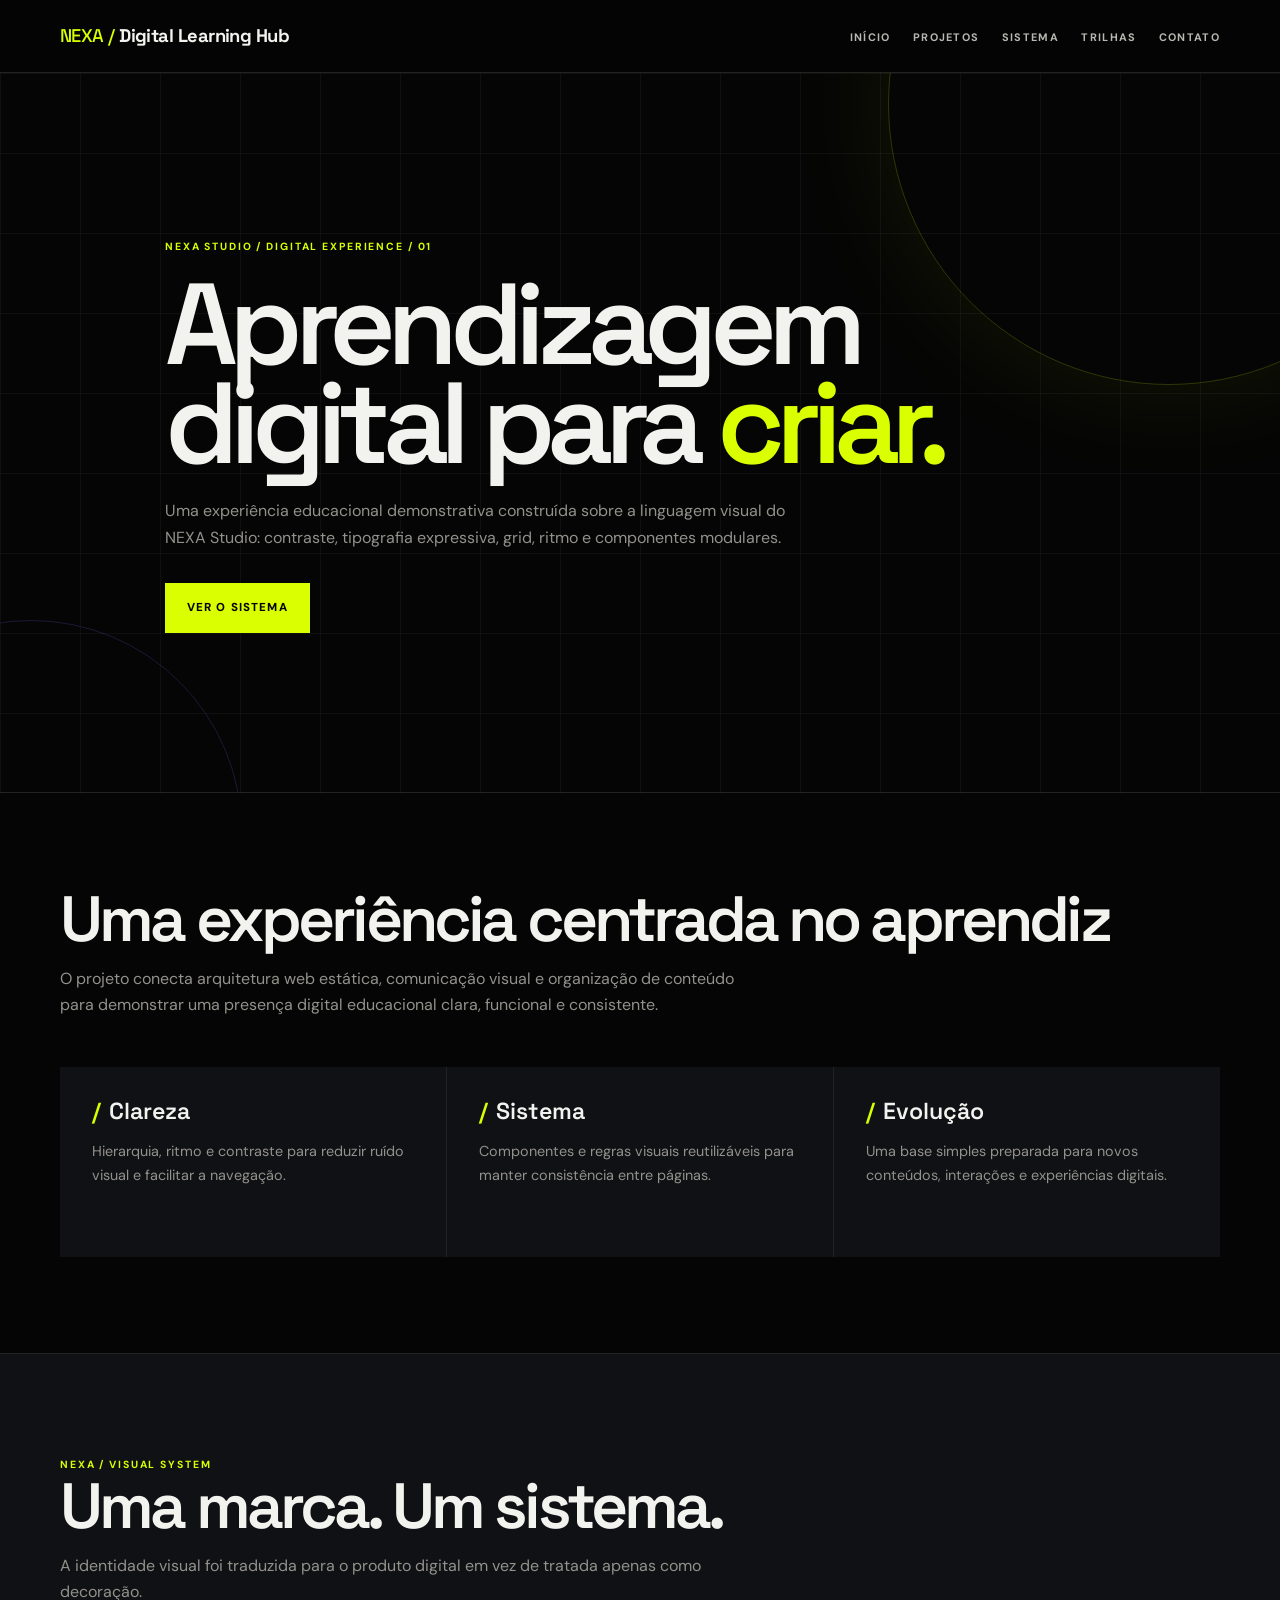
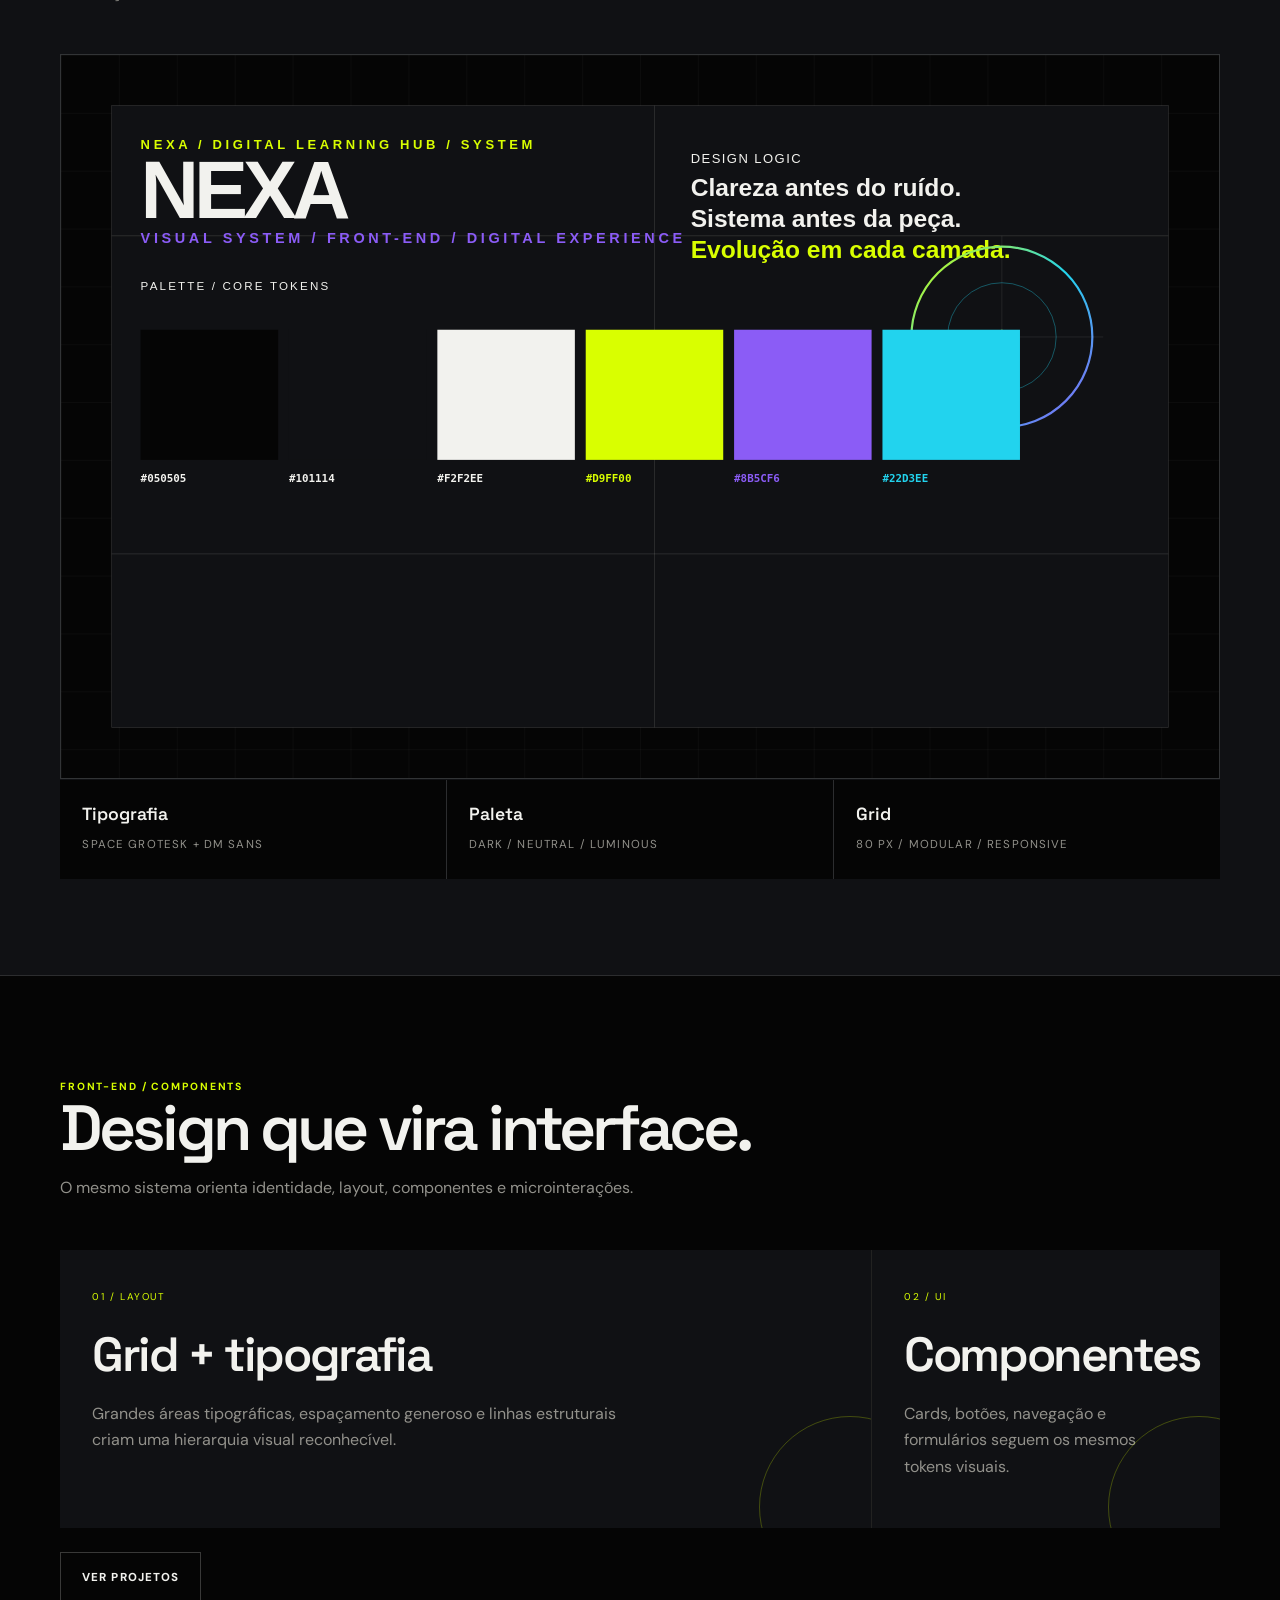
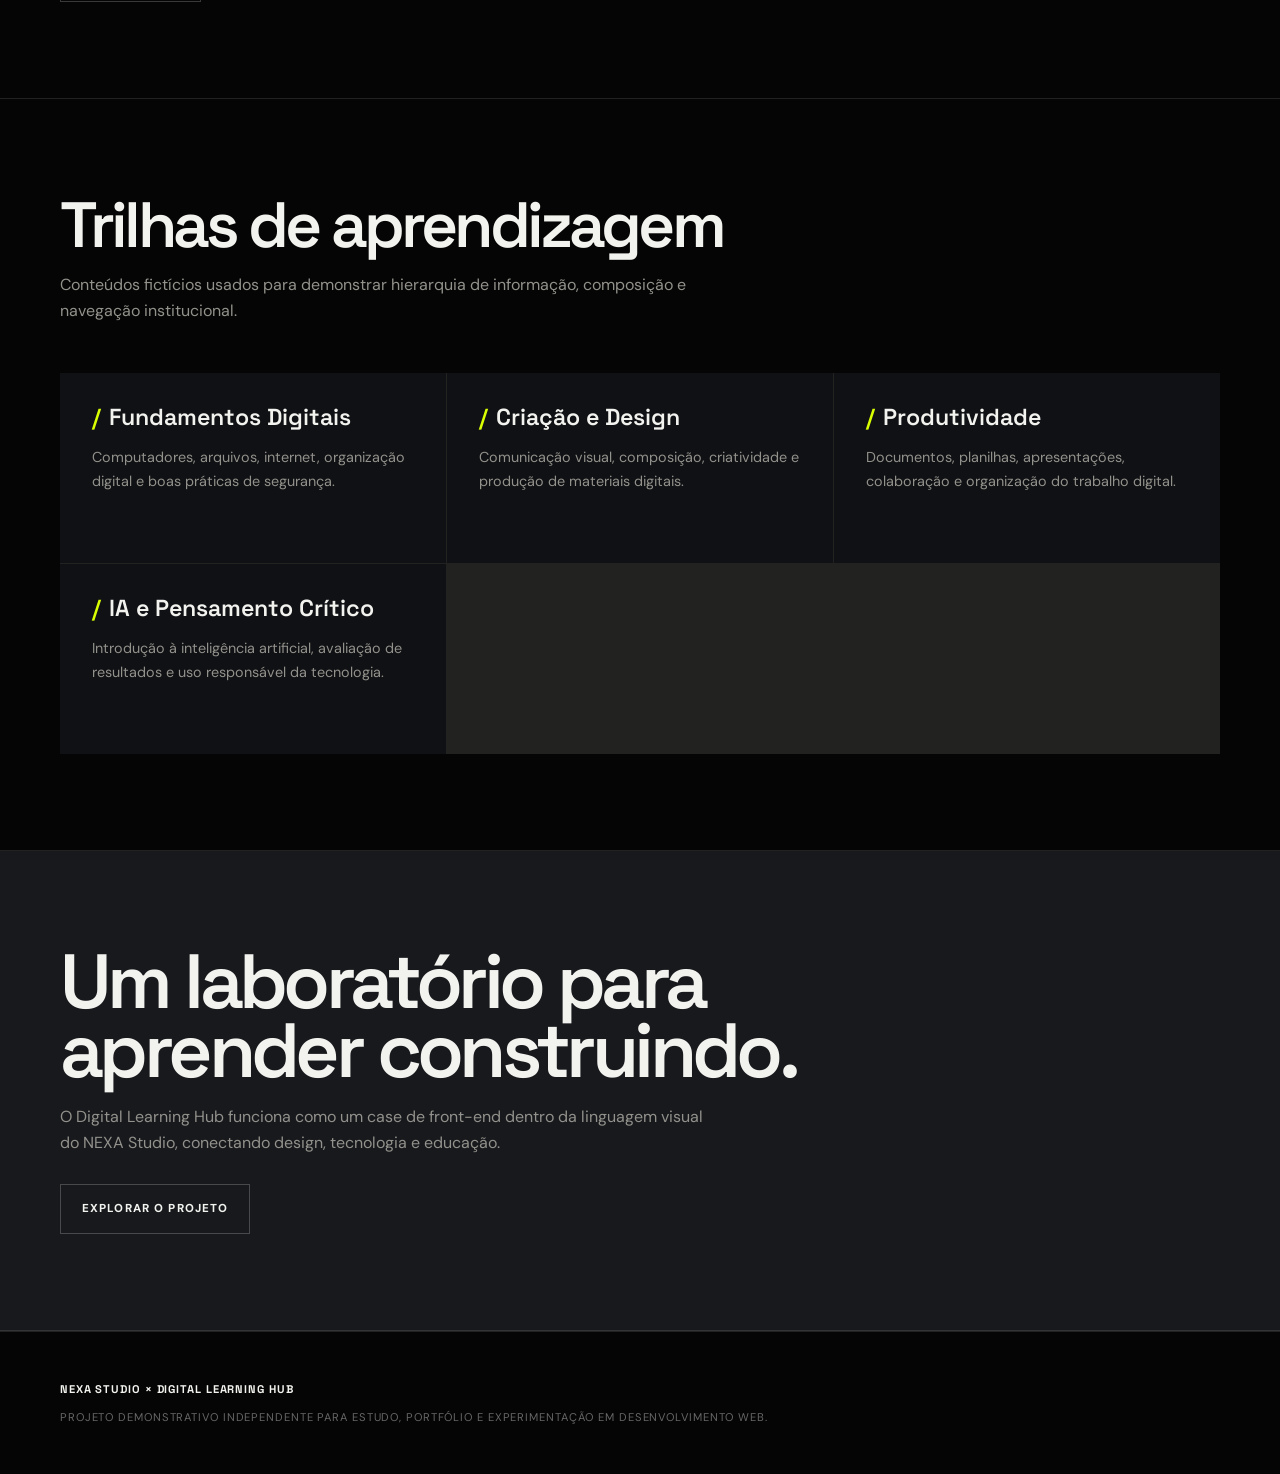
==== commit b8195627: "feat: add project navigation" ====
--- a/index.html
+++ b/index.html
@@ -1 +1 @@
-<!doctype html><html lang="pt-BR"><head><meta charset="UTF-8"><meta name="viewport" content="width=device-width,initial-scale=1"><meta name="description" content="Digital Learning Hub — case educacional de front-end integrado ao sistema visual NEXA Studio."><meta name="theme-color" content="#050505"><meta property="og:title" content="Digital Learning Hub — NEXA Studio Case"><meta property="og:description" content="Experiência educacional digital construída com o sistema visual NEXA Studio."><meta property="og:type" content="website"><title>Digital Learning Hub — NEXA Studio Case</title><link rel="preconnect" href="https://fonts.googleapis.com"><link rel="preconnect" href="https://fonts.gstatic.com" crossorigin><link href="https://fonts.googleapis.com/css2?family=DM+Sans:wght@400;500;700&family=Space+Grotesk:wght@400;500;600;700&display=swap" rel="stylesheet"><link rel="icon" href="assets/nexa-mark.svg" type="image/svg+xml"><link rel="stylesheet" href="css/styles.css"></head><body><a class="skip-link" href="#conteudo">Pular para o conteúdo</a><header><div class="container header-content"><a class="brand" href="index.html">Digital Learning Hub</a><nav aria-label="Navegação principal"><ul><li><a href="index.html">Início</a></li><li><a href="about.html">Sobre</a></li><li><a href="#sistema">Sistema</a></li><li><a href="about.html#trilhas">Trilhas</a></li><li><a href="contact.html">Contato</a></li></ul></nav></div></header><main id="conteudo"><section class="banner"><div class="banner-content"><span class="eyebrow">NEXA STUDIO / DIGITAL EXPERIENCE / 01</span><h1>Aprendizagem digital para <span>criar.</span></h1><p>Uma experiência educacional demonstrativa construída sobre a linguagem visual do NEXA Studio: contraste, tipografia expressiva, grid, ritmo e componentes modulares.</p><a class="btn" href="#sistema">Ver o sistema</a></div></section><section><div class="container"><h2 class="section-title">Uma experiência centrada no aprendiz</h2><p class="section-lead">O projeto conecta arquitetura web estática, comunicação visual e organização de conteúdo para demonstrar uma presença digital educacional clara, funcional e consistente.</p><div class="valores"><article class="valor-item"><h2>Clareza</h2><p>Hierarquia, ritmo e contraste para reduzir ruído visual e facilitar a navegação.</p></article><article class="valor-item"><h2>Sistema</h2><p>Componentes e regras visuais reutilizáveis para manter consistência entre páginas.</p></article><article class="valor-item"><h2>Evolução</h2><p>Uma base simples preparada para novos conteúdos, interações e experiências digitais.</p></article></div></div></section><section id="sistema" class="system"><div class="container"><span class="eyebrow">NEXA / VISUAL SYSTEM</span><h2 class="section-title">Uma marca. Um sistema.</h2><p class="section-lead">A identidade visual foi traduzida para o produto digital em vez de tratada apenas como decoração.</p><div class="system-board"><img src="assets/nexa-brand-kit.svg" alt="Painel do sistema visual NEXA aplicado ao Digital Learning Hub"></div><div class="system-meta"><div><strong>Tipografia</strong><span>Space Grotesk + DM Sans</span></div><div><strong>Paleta</strong><span>Dark / Neutral / Luminous</span></div><div><strong>Grid</strong><span>80 px / modular / responsive</span></div></div></div></section><section class="showcase"><div class="container"><span class="eyebrow">FRONT-END / COMPONENTS</span><h2 class="section-title">Design que vira interface.</h2><p class="section-lead">O mesmo sistema orienta identidade, layout, componentes e microinterações.</p><div class="showcase-grid"><article class="showcase-card"><small>01 / Layout</small><h3>Grid + tipografia</h3><p>Grandes áreas tipográficas, espaçamento generoso e linhas estruturais criam uma hierarquia visual reconhecível.</p></article><article class="showcase-card"><small>02 / UI</small><h3>Componentes</h3><p>Cards, botões, navegação e formulários seguem os mesmos tokens visuais.</p></article></div></div></section><section class="oficinas"><div class="container"><h2 class="section-title">Trilhas de aprendizagem</h2><p class="section-lead">Conteúdos fictícios usados para demonstrar hierarquia de informação, composição e navegação institucional.</p><div class="oficinas-grid"><article class="oficina"><h3>Fundamentos Digitais</h3><p>Computadores, arquivos, internet, organização digital e boas práticas de segurança.</p></article><article class="oficina"><h3>Criação e Design</h3><p>Comunicação visual, composição, criatividade e produção de materiais digitais.</p></article><article class="oficina"><h3>Produtividade</h3><p>Documentos, planilhas, apresentações, colaboração e organização do trabalho digital.</p></article><article class="oficina"><h3>IA e Pensamento Crítico</h3><p>Introdução à inteligência artificial, avaliação de resultados e uso responsável da tecnologia.</p></article></div></div></section><section class="call-to-action"><div class="container"><h2>Um laboratório para aprender construindo.</h2><p>O Digital Learning Hub funciona como um case de front-end dentro da linguagem visual do NEXA Studio, conectando design, tecnologia e educação.</p><a class="btn btn-secondary" href="about.html#trilhas">Explorar o projeto</a></div></section></main><footer><div class="container"><strong>NEXA Studio × Digital Learning Hub</strong><p>Projeto demonstrativo independente para estudo, portfólio e experimentação em desenvolvimento web.</p></div></footer><script src="js/main.js"></script></body></html>+<!doctype html><html lang="pt-BR"><head><meta charset="UTF-8"><meta name="viewport" content="width=device-width,initial-scale=1"><meta name="description" content="Digital Learning Hub — case educacional de front-end integrado ao sistema visual NEXA Studio."><meta name="theme-color" content="#050505"><meta property="og:title" content="Digital Learning Hub — NEXA Studio Case"><meta property="og:description" content="Experiência educacional digital construída com o sistema visual NEXA Studio."><meta property="og:type" content="website"><title>Digital Learning Hub — NEXA Studio Case</title><link rel="preconnect" href="https://fonts.googleapis.com"><link rel="preconnect" href="https://fonts.gstatic.com" crossorigin><link href="https://fonts.googleapis.com/css2?family=DM+Sans:wght@400;500;700&family=Space+Grotesk:wght@400;500;600;700&display=swap" rel="stylesheet"><link rel="icon" href="assets/nexa-mark.svg" type="image/svg+xml"><link rel="stylesheet" href="css/styles.css"></head><body><a class="skip-link" href="#conteudo">Pular para o conteúdo</a><header><div class="container header-content"><a class="brand" href="index.html">Digital Learning Hub</a><nav aria-label="Navegação principal"><ul><li><a href="index.html">Início</a></li><li><a href="work.html">Projetos</a></li><li><a href="#sistema">Sistema</a></li><li><a href="about.html#trilhas">Trilhas</a></li><li><a href="contact.html">Contato</a></li></ul></nav></div></header><main id="conteudo"><section class="banner"><div class="banner-content"><span class="eyebrow">NEXA STUDIO / DIGITAL EXPERIENCE / 01</span><h1>Aprendizagem digital para <span>criar.</span></h1><p>Uma experiência educacional demonstrativa construída sobre a linguagem visual do NEXA Studio: contraste, tipografia expressiva, grid, ritmo e componentes modulares.</p><a class="btn" href="#sistema">Ver o sistema</a></div></section><section><div class="container"><h2 class="section-title">Uma experiência centrada no aprendiz</h2><p class="section-lead">O projeto conecta arquitetura web estática, comunicação visual e organização de conteúdo para demonstrar uma presença digital educacional clara, funcional e consistente.</p><div class="valores"><article class="valor-item"><h2>Clareza</h2><p>Hierarquia, ritmo e contraste para reduzir ruído visual e facilitar a navegação.</p></article><article class="valor-item"><h2>Sistema</h2><p>Componentes e regras visuais reutilizáveis para manter consistência entre páginas.</p></article><article class="valor-item"><h2>Evolução</h2><p>Uma base simples preparada para novos conteúdos, interações e experiências digitais.</p></article></div></div></section><section id="sistema" class="system"><div class="container"><span class="eyebrow">NEXA / VISUAL SYSTEM</span><h2 class="section-title">Uma marca. Um sistema.</h2><p class="section-lead">A identidade visual foi traduzida para o produto digital em vez de tratada apenas como decoração.</p><div class="system-board"><img src="assets/nexa-brand-kit.svg" alt="Painel do sistema visual NEXA aplicado ao Digital Learning Hub"></div><div class="system-meta"><div><strong>Tipografia</strong><span>Space Grotesk + DM Sans</span></div><div><strong>Paleta</strong><span>Dark / Neutral / Luminous</span></div><div><strong>Grid</strong><span>80 px / modular / responsive</span></div></div></div></section><section class="showcase"><div class="container"><span class="eyebrow">FRONT-END / COMPONENTS</span><h2 class="section-title">Design que vira interface.</h2><p class="section-lead">O mesmo sistema orienta identidade, layout, componentes e microinterações.</p><div class="showcase-grid"><article class="showcase-card"><small>01 / Layout</small><h3>Grid + tipografia</h3><p>Grandes áreas tipográficas, espaçamento generoso e linhas estruturais criam uma hierarquia visual reconhecível.</p></article><article class="showcase-card"><small>02 / UI</small><h3>Componentes</h3><p>Cards, botões, navegação e formulários seguem os mesmos tokens visuais.</p></article></div><a class="btn btn-secondary" style="margin-top:1.5rem" href="work.html">Ver projetos</a></div></section><section class="oficinas"><div class="container"><h2 class="section-title">Trilhas de aprendizagem</h2><p class="section-lead">Conteúdos fictícios usados para demonstrar hierarquia de informação, composição e navegação institucional.</p><div class="oficinas-grid"><article class="oficina"><h3>Fundamentos Digitais</h3><p>Computadores, arquivos, internet, organização digital e boas práticas de segurança.</p></article><article class="oficina"><h3>Criação e Design</h3><p>Comunicação visual, composição, criatividade e produção de materiais digitais.</p></article><article class="oficina"><h3>Produtividade</h3><p>Documentos, planilhas, apresentações, colaboração e organização do trabalho digital.</p></article><article class="oficina"><h3>IA e Pensamento Crítico</h3><p>Introdução à inteligência artificial, avaliação de resultados e uso responsável da tecnologia.</p></article></div></div></section><section class="call-to-action"><div class="container"><h2>Um laboratório para aprender construindo.</h2><p>O Digital Learning Hub funciona como um case de front-end dentro da linguagem visual do NEXA Studio, conectando design, tecnologia e educação.</p><a class="btn btn-secondary" href="about.html#trilhas">Explorar o projeto</a></div></section></main><footer><div class="container"><strong>NEXA Studio × Digital Learning Hub</strong><p>Projeto demonstrativo independente para estudo, portfólio e experimentação em desenvolvimento web.</p></div></footer><script src="js/main.js"></script></body></html>
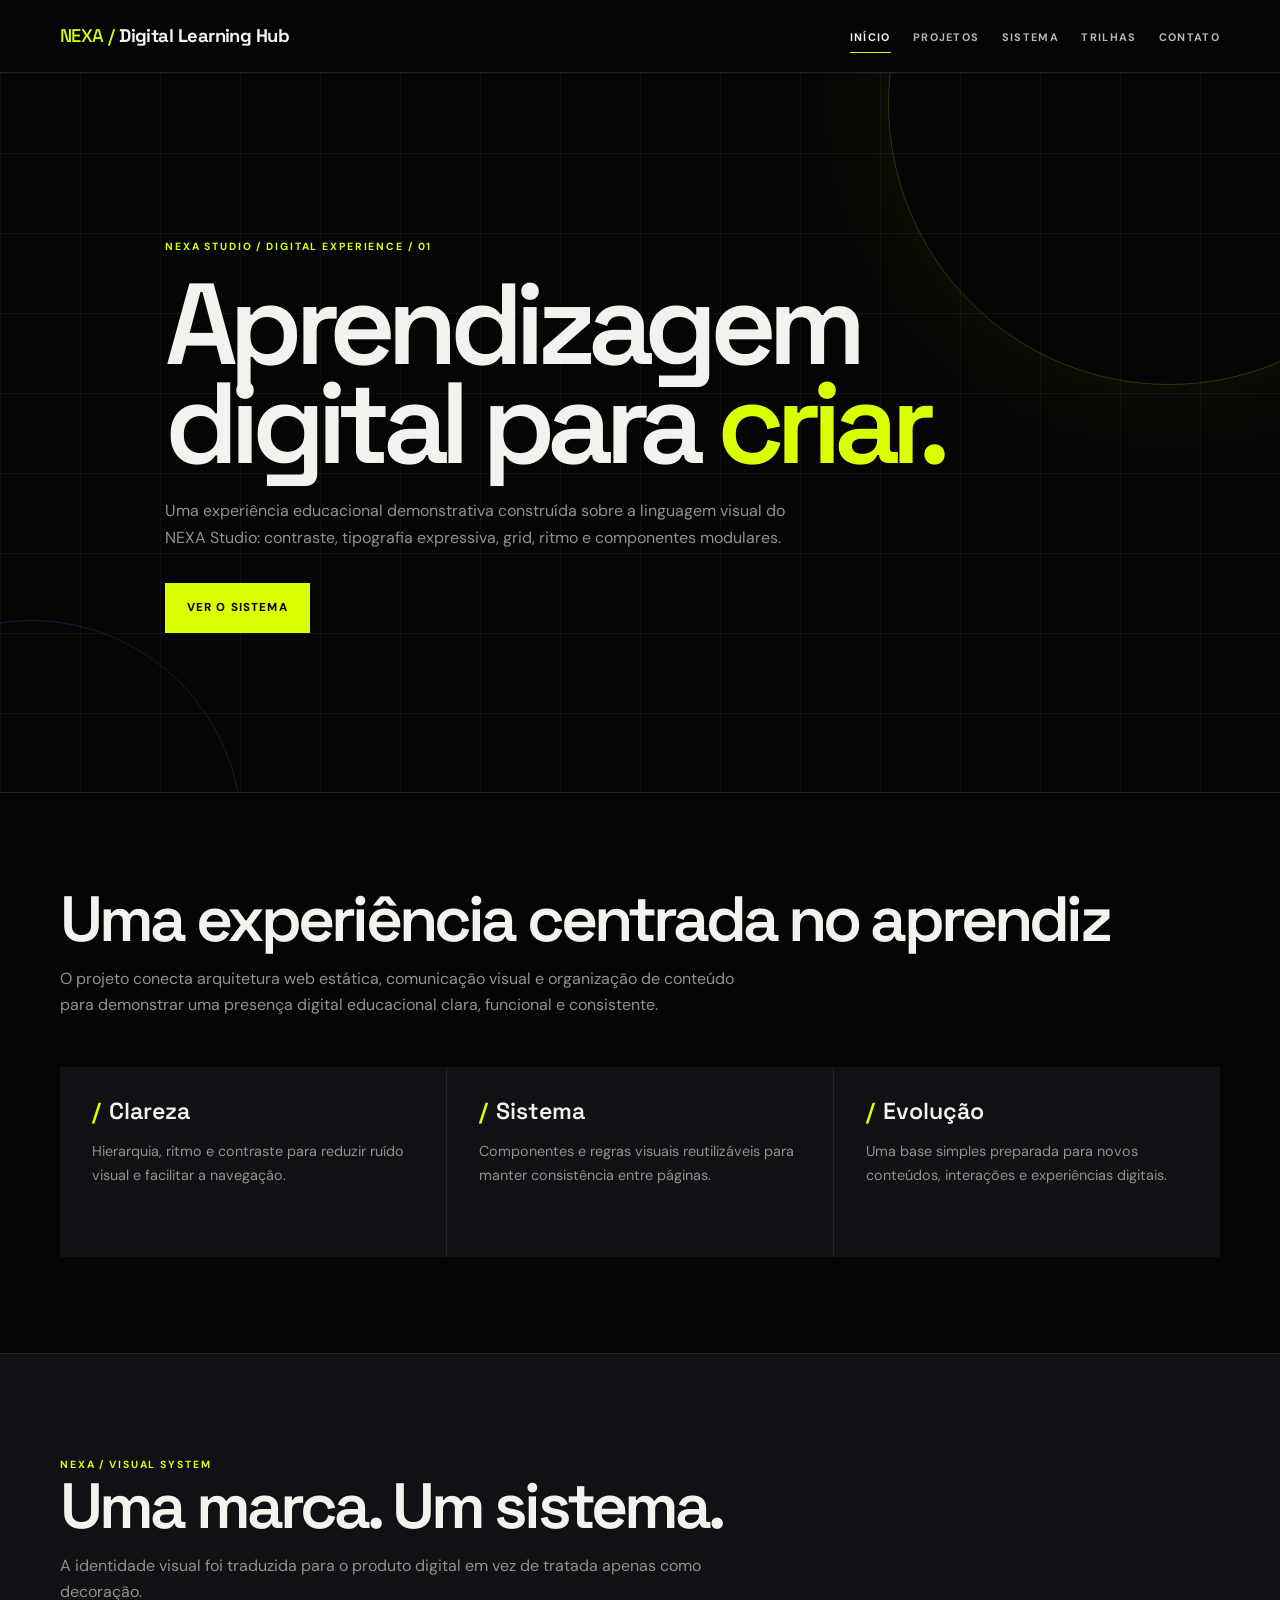
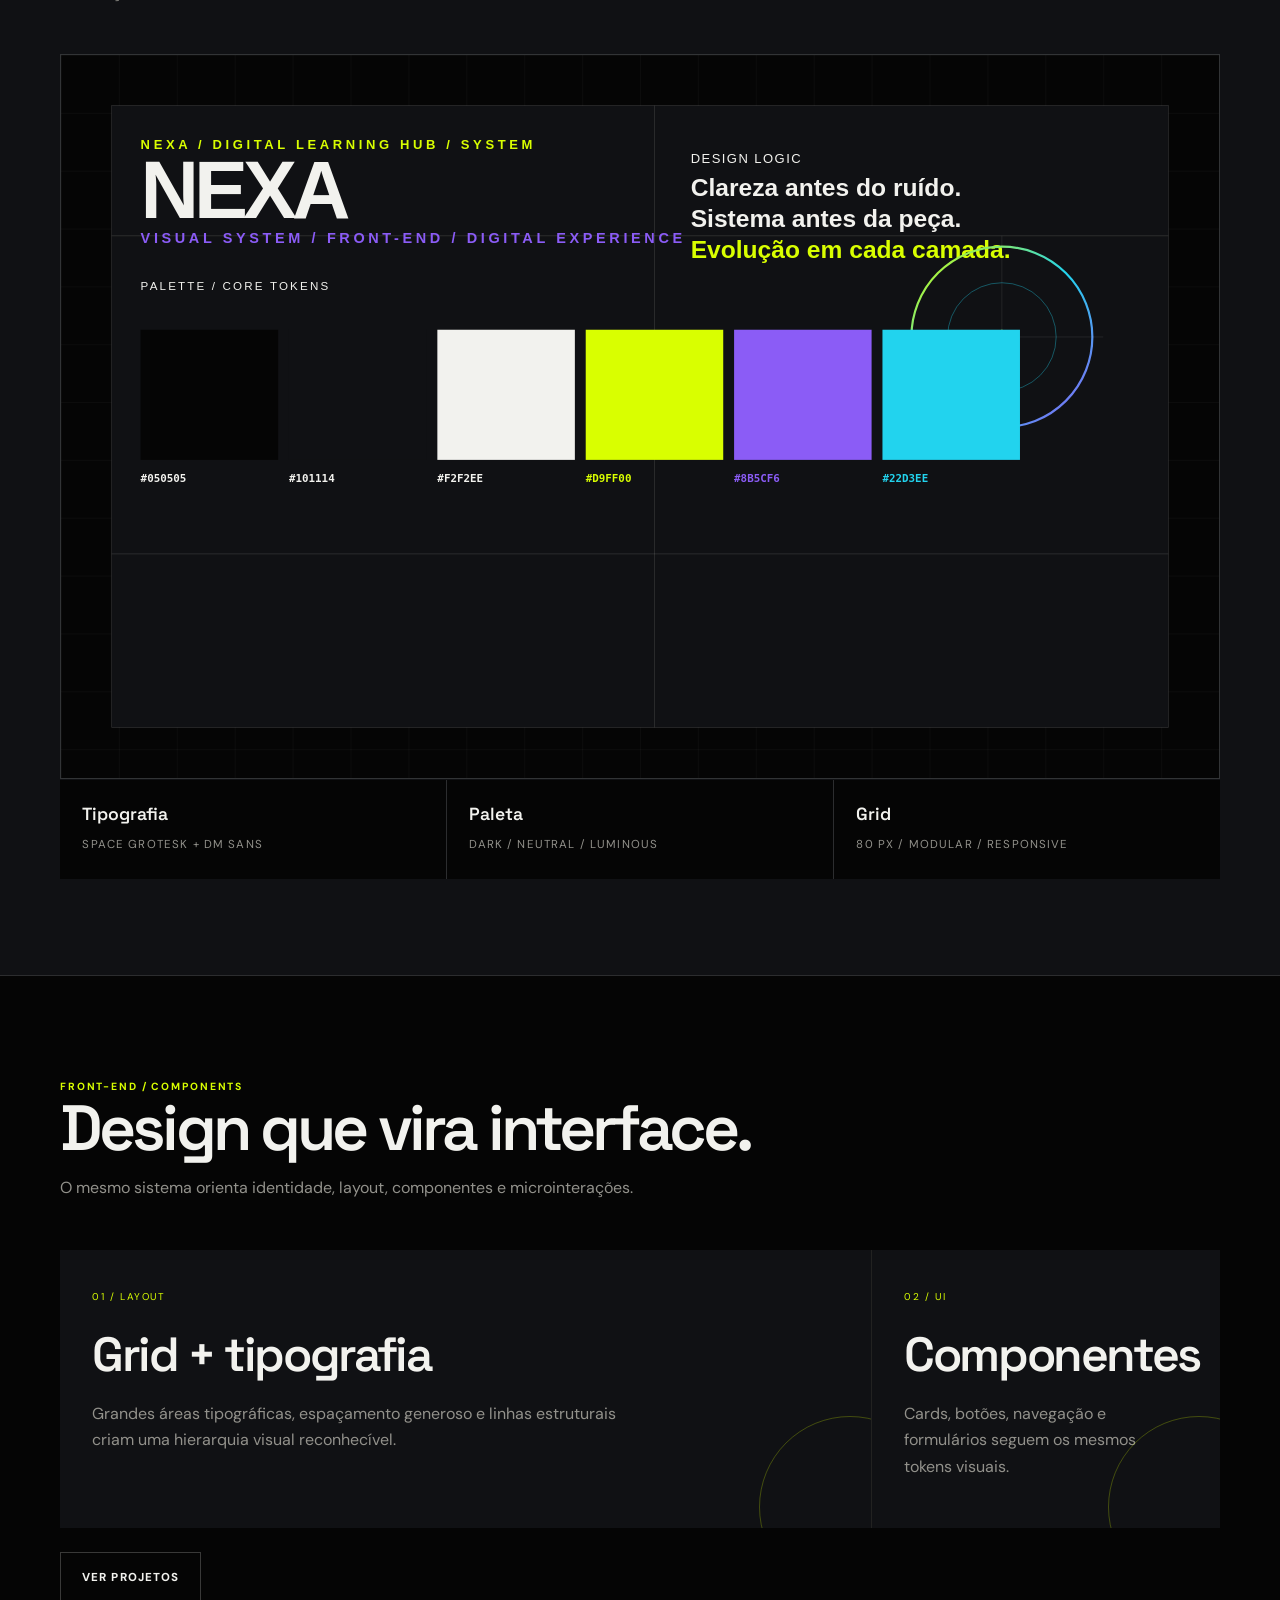
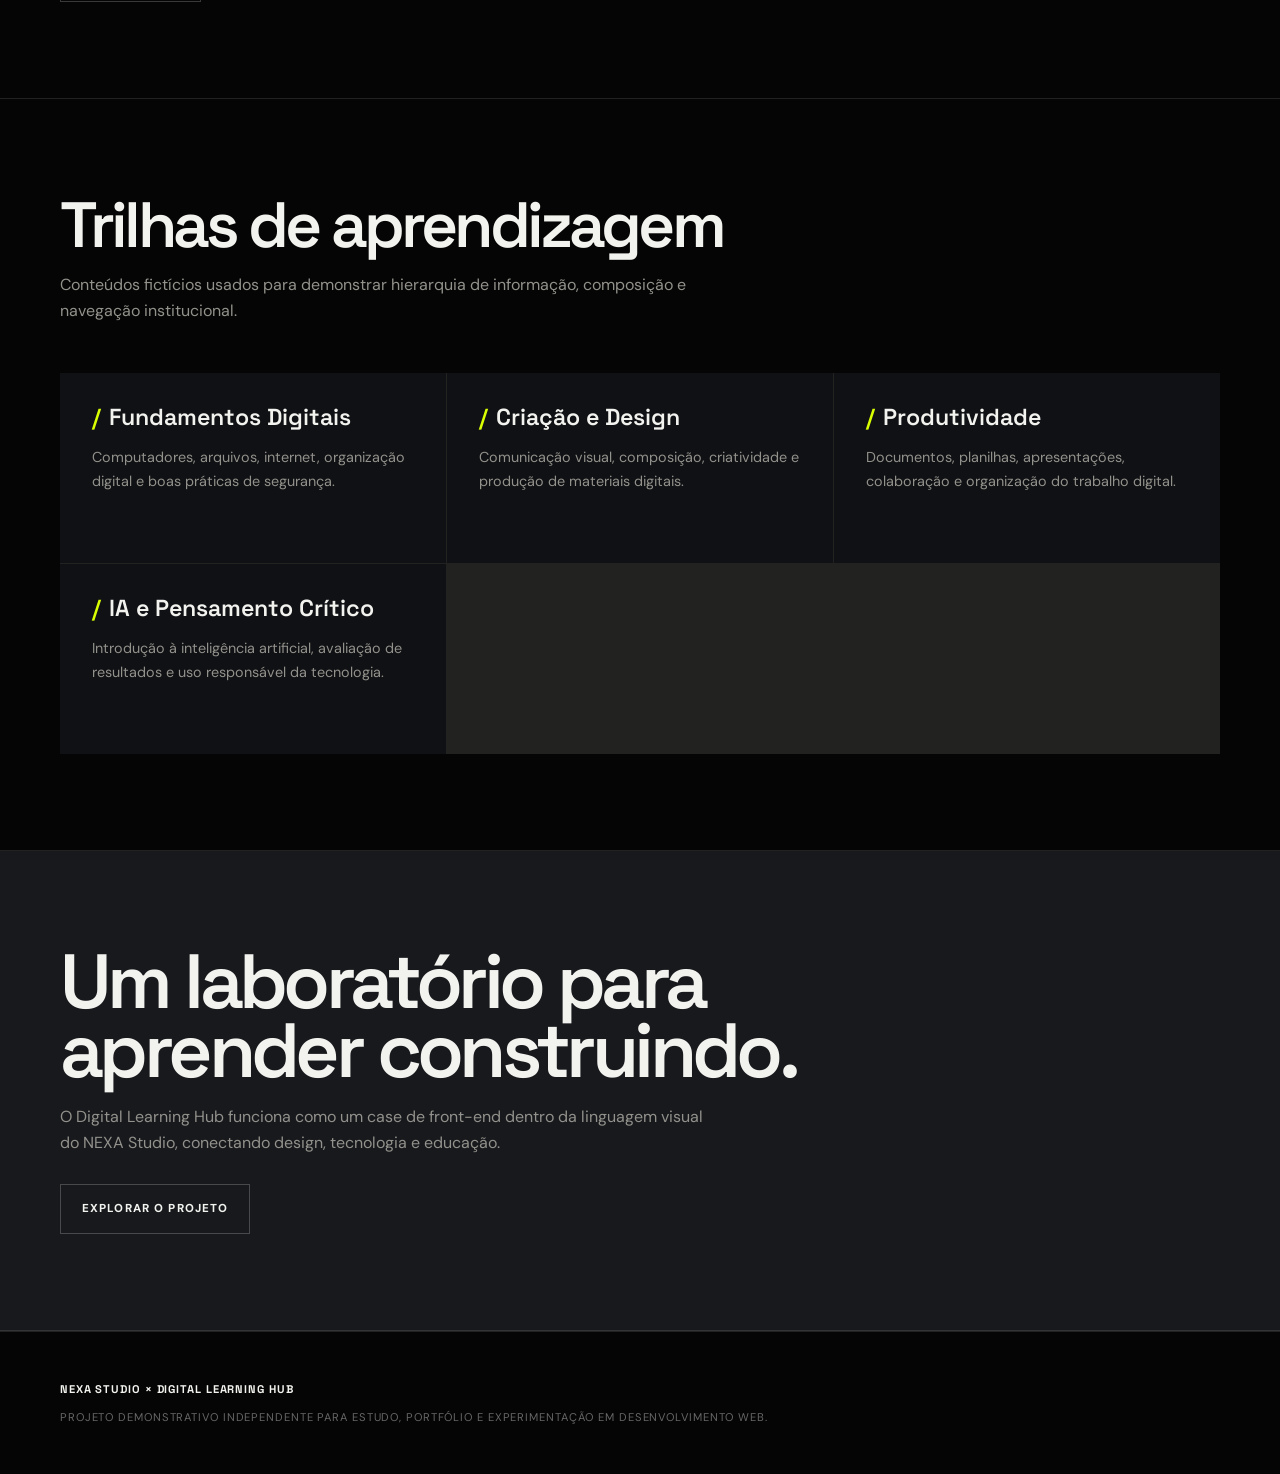
==== commit 6fe953d0: "perf: optimize homepage resource loading" ====
--- a/index.html
+++ b/index.html
@@ -1 +1 @@
-<!doctype html><html lang="pt-BR"><head><meta charset="UTF-8"><meta name="viewport" content="width=device-width,initial-scale=1"><meta name="description" content="Digital Learning Hub — case educacional de front-end integrado ao sistema visual NEXA Studio."><meta name="theme-color" content="#050505"><meta property="og:title" content="Digital Learning Hub — NEXA Studio Case"><meta property="og:description" content="Experiência educacional digital construída com o sistema visual NEXA Studio."><meta property="og:type" content="website"><title>Digital Learning Hub — NEXA Studio Case</title><link rel="preconnect" href="https://fonts.googleapis.com"><link rel="preconnect" href="https://fonts.gstatic.com" crossorigin><link href="https://fonts.googleapis.com/css2?family=DM+Sans:wght@400;500;700&family=Space+Grotesk:wght@400;500;600;700&display=swap" rel="stylesheet"><link rel="icon" href="assets/nexa-mark.svg" type="image/svg+xml"><link rel="stylesheet" href="css/styles.css"></head><body><a class="skip-link" href="#conteudo">Pular para o conteúdo</a><header><div class="container header-content"><a class="brand" href="index.html">Digital Learning Hub</a><nav aria-label="Navegação principal"><ul><li><a href="index.html">Início</a></li><li><a href="work.html">Projetos</a></li><li><a href="#sistema">Sistema</a></li><li><a href="about.html#trilhas">Trilhas</a></li><li><a href="contact.html">Contato</a></li></ul></nav></div></header><main id="conteudo"><section class="banner"><div class="banner-content"><span class="eyebrow">NEXA STUDIO / DIGITAL EXPERIENCE / 01</span><h1>Aprendizagem digital para <span>criar.</span></h1><p>Uma experiência educacional demonstrativa construída sobre a linguagem visual do NEXA Studio: contraste, tipografia expressiva, grid, ritmo e componentes modulares.</p><a class="btn" href="#sistema">Ver o sistema</a></div></section><section><div class="container"><h2 class="section-title">Uma experiência centrada no aprendiz</h2><p class="section-lead">O projeto conecta arquitetura web estática, comunicação visual e organização de conteúdo para demonstrar uma presença digital educacional clara, funcional e consistente.</p><div class="valores"><article class="valor-item"><h2>Clareza</h2><p>Hierarquia, ritmo e contraste para reduzir ruído visual e facilitar a navegação.</p></article><article class="valor-item"><h2>Sistema</h2><p>Componentes e regras visuais reutilizáveis para manter consistência entre páginas.</p></article><article class="valor-item"><h2>Evolução</h2><p>Uma base simples preparada para novos conteúdos, interações e experiências digitais.</p></article></div></div></section><section id="sistema" class="system"><div class="container"><span class="eyebrow">NEXA / VISUAL SYSTEM</span><h2 class="section-title">Uma marca. Um sistema.</h2><p class="section-lead">A identidade visual foi traduzida para o produto digital em vez de tratada apenas como decoração.</p><div class="system-board"><img src="assets/nexa-brand-kit.svg" alt="Painel do sistema visual NEXA aplicado ao Digital Learning Hub"></div><div class="system-meta"><div><strong>Tipografia</strong><span>Space Grotesk + DM Sans</span></div><div><strong>Paleta</strong><span>Dark / Neutral / Luminous</span></div><div><strong>Grid</strong><span>80 px / modular / responsive</span></div></div></div></section><section class="showcase"><div class="container"><span class="eyebrow">FRONT-END / COMPONENTS</span><h2 class="section-title">Design que vira interface.</h2><p class="section-lead">O mesmo sistema orienta identidade, layout, componentes e microinterações.</p><div class="showcase-grid"><article class="showcase-card"><small>01 / Layout</small><h3>Grid + tipografia</h3><p>Grandes áreas tipográficas, espaçamento generoso e linhas estruturais criam uma hierarquia visual reconhecível.</p></article><article class="showcase-card"><small>02 / UI</small><h3>Componentes</h3><p>Cards, botões, navegação e formulários seguem os mesmos tokens visuais.</p></article></div><a class="btn btn-secondary" style="margin-top:1.5rem" href="work.html">Ver projetos</a></div></section><section class="oficinas"><div class="container"><h2 class="section-title">Trilhas de aprendizagem</h2><p class="section-lead">Conteúdos fictícios usados para demonstrar hierarquia de informação, composição e navegação institucional.</p><div class="oficinas-grid"><article class="oficina"><h3>Fundamentos Digitais</h3><p>Computadores, arquivos, internet, organização digital e boas práticas de segurança.</p></article><article class="oficina"><h3>Criação e Design</h3><p>Comunicação visual, composição, criatividade e produção de materiais digitais.</p></article><article class="oficina"><h3>Produtividade</h3><p>Documentos, planilhas, apresentações, colaboração e organização do trabalho digital.</p></article><article class="oficina"><h3>IA e Pensamento Crítico</h3><p>Introdução à inteligência artificial, avaliação de resultados e uso responsável da tecnologia.</p></article></div></div></section><section class="call-to-action"><div class="container"><h2>Um laboratório para aprender construindo.</h2><p>O Digital Learning Hub funciona como um case de front-end dentro da linguagem visual do NEXA Studio, conectando design, tecnologia e educação.</p><a class="btn btn-secondary" href="about.html#trilhas">Explorar o projeto</a></div></section></main><footer><div class="container"><strong>NEXA Studio × Digital Learning Hub</strong><p>Projeto demonstrativo independente para estudo, portfólio e experimentação em desenvolvimento web.</p></div></footer><script src="js/main.js"></script></body></html>+<!doctype html><html lang="pt-BR"><head><meta charset="UTF-8"><meta name="viewport" content="width=device-width,initial-scale=1"><meta name="description" content="Digital Learning Hub — case educacional de front-end integrado ao sistema visual NEXA Studio."><meta name="theme-color" content="#050505"><meta name="robots" content="index,follow"><link rel="canonical" href="https://sayjinblackbelt.github.io/Digital-Learning-Hub/"><meta property="og:title" content="Digital Learning Hub — NEXA Studio Case"><meta property="og:description" content="Experiência educacional digital construída com o sistema visual NEXA Studio."><meta property="og:type" content="website"><meta property="og:url" content="https://sayjinblackbelt.github.io/Digital-Learning-Hub/"><meta name="twitter:card" content="summary"><meta name="twitter:title" content="Digital Learning Hub — NEXA Studio Case"><meta name="twitter:description" content="Experiência educacional digital construída com o sistema visual NEXA Studio."><title>Digital Learning Hub — NEXA Studio Case</title><link rel="preconnect" href="https://fonts.googleapis.com"><link rel="preconnect" href="https://fonts.gstatic.com" crossorigin><link rel="dns-prefetch" href="https://fonts.googleapis.com"><link href="https://fonts.googleapis.com/css2?family=DM+Sans:wght@400;500;700&family=Space+Grotesk:wght@400;500;600;700&display=swap" rel="stylesheet"><link rel="icon" href="assets/nexa-mark.svg" type="image/svg+xml"><link rel="stylesheet" href="css/styles.css"></head><body><a class="skip-link" href="#conteudo">Pular para o conteúdo</a><header><div class="container header-content"><a class="brand" href="index.html" aria-label="Digital Learning Hub — início">Digital Learning Hub</a><nav aria-label="Navegação principal"><ul><li><a href="index.html" aria-current="page">Início</a></li><li><a href="work.html">Projetos</a></li><li><a href="#sistema">Sistema</a></li><li><a href="about.html#trilhas">Trilhas</a></li><li><a href="contact.html">Contato</a></li></ul></nav></div></header><main id="conteudo"><section class="banner"><div class="banner-content"><span class="eyebrow">NEXA STUDIO / DIGITAL EXPERIENCE / 01</span><h1>Aprendizagem digital para <span>criar.</span></h1><p>Uma experiência educacional demonstrativa construída sobre a linguagem visual do NEXA Studio: contraste, tipografia expressiva, grid, ritmo e componentes modulares.</p><a class="btn" href="#sistema">Ver o sistema</a></div></section><section><div class="container"><h2 class="section-title">Uma experiência centrada no aprendiz</h2><p class="section-lead">O projeto conecta arquitetura web estática, comunicação visual e organização de conteúdo para demonstrar uma presença digital educacional clara, funcional e consistente.</p><div class="valores"><article class="valor-item reveal"><h2>Clareza</h2><p>Hierarquia, ritmo e contraste para reduzir ruído visual e facilitar a navegação.</p></article><article class="valor-item reveal"><h2>Sistema</h2><p>Componentes e regras visuais reutilizáveis para manter consistência entre páginas.</p></article><article class="valor-item reveal"><h2>Evolução</h2><p>Uma base simples preparada para novos conteúdos, interações e experiências digitais.</p></article></div></div></section><section id="sistema" class="system"><div class="container"><span class="eyebrow">NEXA / VISUAL SYSTEM</span><h2 class="section-title">Uma marca. Um sistema.</h2><p class="section-lead">A identidade visual foi traduzida para o produto digital em vez de tratada apenas como decoração.</p><div class="system-board"><img src="assets/nexa-brand-kit.svg" alt="Painel do sistema visual NEXA aplicado ao Digital Learning Hub" loading="lazy" decoding="async"></div><div class="system-meta"><div><strong>Tipografia</strong><span>Space Grotesk + DM Sans</span></div><div><strong>Paleta</strong><span>Dark / Neutral / Luminous</span></div><div><strong>Grid</strong><span>80 px / modular / responsive</span></div></div></div></section><section class="showcase"><div class="container"><span class="eyebrow">FRONT-END / COMPONENTS</span><h2 class="section-title">Design que vira interface.</h2><p class="section-lead">O mesmo sistema orienta identidade, layout, componentes e microinterações.</p><div class="showcase-grid"><article class="showcase-card reveal"><small>01 / Layout</small><h3>Grid + tipografia</h3><p>Grandes áreas tipográficas, espaçamento generoso e linhas estruturais criam uma hierarquia visual reconhecível.</p></article><article class="showcase-card reveal"><small>02 / UI</small><h3>Componentes</h3><p>Cards, botões, navegação e formulários seguem os mesmos tokens visuais.</p></article></div><a class="btn btn-secondary" style="margin-top:1.5rem" href="work.html">Ver projetos</a></div></section><section class="oficinas"><div class="container"><h2 class="section-title">Trilhas de aprendizagem</h2><p class="section-lead">Conteúdos fictícios usados para demonstrar hierarquia de informação, composição e navegação institucional.</p><div class="oficinas-grid"><article class="oficina reveal"><h3>Fundamentos Digitais</h3><p>Computadores, arquivos, internet, organização digital e boas práticas de segurança.</p></article><article class="oficina reveal"><h3>Criação e Design</h3><p>Comunicação visual, composição, criatividade e produção de materiais digitais.</p></article><article class="oficina reveal"><h3>Produtividade</h3><p>Documentos, planilhas, apresentações, colaboração e organização do trabalho digital.</p></article><article class="oficina reveal"><h3>IA e Pensamento Crítico</h3><p>Introdução à inteligência artificial, avaliação de resultados e uso responsável da tecnologia.</p></article></div></div></section><section class="call-to-action"><div class="container"><h2>Um laboratório para aprender construindo.</h2><p>O Digital Learning Hub funciona como um case de front-end dentro da linguagem visual do NEXA Studio, conectando design, tecnologia e educação.</p><a class="btn btn-secondary" href="about.html#trilhas">Explorar o projeto</a></div></section></main><footer><div class="container"><strong>NEXA Studio × Digital Learning Hub</strong><p>Projeto demonstrativo independente para estudo, portfólio e experimentação em desenvolvimento web.</p></div></footer><script src="js/main.js" defer></script></body></html>
--- a/css/styles.css
+++ b/css/styles.css
@@ -1 +1 @@
-:root{--black:#050505;--graph:#101114;--panel:#17191d;--white:#f2f2ee;--muted:#92918b;--acid:#d9ff00;--violet:#8b5cf6;--cyan:#22d3ee;--line:rgba(242,242,238,.12);--line-strong:rgba(242,242,238,.22);--max:1160px}*{box-sizing:border-box}html{scroll-behavior:smooth}body{margin:0;background:var(--black);color:var(--white);font-family:"DM Sans",Arial,sans-serif;line-height:1.65}body::selection{background:var(--acid);color:var(--black)}.container{width:min(var(--max),92%);margin:auto}header{position:sticky;top:0;z-index:20;background:rgba(5,5,5,.86);backdrop-filter:blur(16px);border-bottom:1px solid var(--line)}.header-content{display:flex;justify-content:space-between;align-items:center;min-height:72px}.brand{font:700 1.15rem/1 "Space Grotesk",sans-serif;letter-spacing:-.03em;color:var(--white);text-decoration:none}.brand::before{content:"NEXA / ";color:var(--acid);font-weight:500}nav ul{display:flex;gap:1.4rem;list-style:none;margin:0;padding:0}nav a{color:#b8b8b2;text-decoration:none;font-size:.68rem;font-weight:700;letter-spacing:.12em;text-transform:uppercase;padding:.5rem 0;border-bottom:1px solid transparent}nav a:hover,nav a:focus{color:var(--white);border-color:var(--acid)}.banner{min-height:720px;display:grid;place-items:center;padding:7rem 1rem;color:var(--white);position:relative;overflow:hidden;background-color:var(--black);background-image:linear-gradient(rgba(242,242,238,.045) 1px,transparent 1px),linear-gradient(90deg,rgba(242,242,238,.045) 1px,transparent 1px);background-size:80px 80px}.banner::before{content:"";position:absolute;width:560px;height:560px;border:1px solid rgba(217,255,0,.2);border-radius:50%;top:-250px;right:-170px;box-shadow:0 0 120px rgba(217,255,0,.08)}.banner::after{content:"";position:absolute;width:420px;height:420px;border:1px solid rgba(139,92,246,.2);border-radius:50%;bottom:-250px;left:-180px}.banner-content{max-width:980px;position:relative;z-index:1}.eyebrow{display:inline-block;color:var(--acid);font-size:.65rem;font-weight:700;letter-spacing:.18em;text-transform:uppercase}.banner h1{font:600 clamp(4rem,9vw,8.5rem)/.86 "Space Grotesk",sans-serif;letter-spacing:-.075em;margin:1rem 0 1.6rem;max-width:950px}.banner h1 span{color:var(--acid)}.banner p{font-size:1rem;max-width:650px;margin:0 0 2rem;color:var(--muted)}.btn{display:inline-block;background:var(--acid);color:var(--black);padding:.9rem 1.3rem;border:1px solid var(--acid);border-radius:0;text-decoration:none;cursor:pointer;font-weight:800;font-size:.72rem;letter-spacing:.1em;text-transform:uppercase;transition:transform .2s,background .2s,color .2s}.btn:hover,.btn:focus{transform:translateY(-2px);background:var(--white);border-color:var(--white)}.btn-secondary{background:transparent;color:var(--white);border-color:var(--line-strong)}section{padding:6rem 0;border-bottom:1px solid var(--line)}.section-title{font:600 clamp(2.4rem,5vw,4.5rem)/.95 "Space Grotesk",sans-serif;letter-spacing:-.06em;margin:0 0 1rem}.section-lead{max-width:680px;margin:0 0 3rem;color:var(--muted)}.valores,.oficinas-grid,.oficinas-lista{display:grid;grid-template-columns:repeat(3,1fr);gap:1px;background:var(--line)}.valor-item,.oficina,.oficina-detalhe{background:var(--graph);padding:2rem;min-height:190px;transition:background .2s,transform .2s}.valor-item:hover,.oficina:hover,.oficina-detalhe:hover{background:#15171a;transform:translateY(-3px)}.valor-item h2,.oficina h3,.oficina-detalhe h3{font:600 1.45rem/1.1 "Space Grotesk",sans-serif;color:var(--white);margin:0 0 1rem}.valor-item h2::before,.oficina h3::before,.oficina-detalhe h3::before{content:"/";color:var(--acid);margin-right:.5rem}.valor-item p,.oficina p,.oficina-detalhe p{color:var(--muted);margin:0;font-size:.9rem}.system{background:var(--graph)}.system-board{border:1px solid var(--line);background:var(--panel);overflow:hidden}.system-board img{display:block;width:100%;height:auto}.system-meta{display:grid;grid-template-columns:repeat(3,1fr);gap:1px;background:var(--line);margin-top:1px}.system-meta div{background:var(--black);padding:1.4rem}.system-meta strong{display:block;font:600 1.1rem "Space Grotesk";margin-bottom:.35rem}.system-meta span{font-size:.72rem;color:var(--muted);text-transform:uppercase;letter-spacing:.1em}.showcase{background:var(--black)}.showcase-grid{display:grid;grid-template-columns:1.4fr .6fr;gap:1px;background:var(--line)}.showcase-card{background:var(--graph);padding:2rem;min-height:260px;position:relative;overflow:hidden}.showcase-card::after{content:"";position:absolute;width:180px;height:180px;border:1px solid rgba(217,255,0,.25);border-radius:50%;right:-70px;bottom:-70px}.showcase-card small{color:var(--acid);font-size:.62rem;letter-spacing:.16em;text-transform:uppercase}.showcase-card h3{font:600 clamp(1.8rem,4vw,3rem) "Space Grotesk";letter-spacing:-.05em;margin:1rem 0}.showcase-card p{color:var(--muted);max-width:560px}.call-to-action{text-align:left;background:var(--panel);color:var(--white)}.call-to-action h2{font:600 clamp(2.8rem,6vw,5.5rem)/.9 "Space Grotesk",sans-serif;letter-spacing:-.06em;margin:0 0 1.2rem;max-width:850px}.call-to-action p{color:var(--muted);max-width:650px;margin:0 0 1.7rem}.contato{min-height:70vh}.contato form{max-width:720px}form{display:grid;gap:1.2rem;background:var(--graph);padding:2rem;border:1px solid var(--line)}.form-group{display:grid;gap:.5rem}label{font-size:.68rem;font-weight:700;letter-spacing:.1em;text-transform:uppercase;color:#b8b8b2}input,textarea{padding:.9rem 0;background:transparent;color:var(--white);border:0;border-bottom:1px solid var(--line-strong);border-radius:0;font:inherit;width:100%}input:focus,textarea:focus{outline:none;border-color:var(--acid);box-shadow:0 1px 0 var(--acid)}footer{background:var(--black);color:#777;padding:3rem 0;border-top:1px solid var(--line);font-size:.7rem;letter-spacing:.08em;text-transform:uppercase}footer strong{color:var(--white);font-family:"Space Grotesk",sans-serif}footer p{margin:.6rem 0 0;color:#666;max-width:720px}.skip-link{position:absolute;left:-9999px}.skip-link:focus{left:1rem;top:1rem;background:var(--acid);color:var(--black);padding:.7rem 1rem;z-index:100}@media(max-width:800px){.header-content{flex-direction:column;gap:.8rem;padding:1rem 0}.banner{min-height:590px;padding:5rem 1rem}.banner h1{font-size:clamp(3.2rem,15vw,5.5rem)}.valores,.oficinas-grid,.oficinas-lista,.system-meta,.showcase-grid{grid-template-columns:1fr}section{padding:4rem 0}nav ul{gap:.9rem;flex-wrap:wrap;justify-content:center}.banner::before{width:360px;height:360px}}+:root{--black:#050505;--graph:#101114;--panel:#17191d;--white:#f2f2ee;--muted:#92918b;--acid:#d9ff00;--violet:#8b5cf6;--cyan:#22d3ee;--line:rgba(242,242,238,.12);--line-strong:rgba(242,242,238,.22);--max:1160px}*{box-sizing:border-box}html{scroll-behavior:smooth}body{margin:0;background:var(--black);color:var(--white);font-family:"DM Sans",Arial,sans-serif;line-height:1.65;overflow-x:hidden}::selection{background:var(--acid);color:var(--black)}:focus-visible{outline:2px solid var(--acid);outline-offset:4px}.container{width:min(var(--max),92%);margin:auto}header{position:sticky;top:0;z-index:20;background:rgba(5,5,5,.86);backdrop-filter:blur(16px);border-bottom:1px solid var(--line)}.header-content{display:flex;justify-content:space-between;align-items:center;min-height:72px}.brand{font:700 1.15rem/1 "Space Grotesk",sans-serif;letter-spacing:-.03em;color:var(--white);text-decoration:none}.brand::before{content:"NEXA / ";color:var(--acid);font-weight:500}nav ul{display:flex;gap:1.4rem;list-style:none;margin:0;padding:0}nav a{color:#b8b8b2;text-decoration:none;font-size:.68rem;font-weight:700;letter-spacing:.12em;text-transform:uppercase;padding:.5rem 0;border-bottom:1px solid transparent;transition:color .2s,border-color .2s}nav a:hover,nav a:focus,nav a[aria-current=page]{color:var(--white);border-color:var(--acid)}.banner{min-height:720px;display:grid;place-items:center;padding:7rem 1rem;color:var(--white);position:relative;overflow:hidden;background-color:var(--black);background-image:linear-gradient(rgba(242,242,238,.045) 1px,transparent 1px),linear-gradient(90deg,rgba(242,242,238,.045) 1px,transparent 1px);background-size:80px 80px}.banner::before{content:"";position:absolute;width:560px;height:560px;border:1px solid rgba(217,255,0,.2);border-radius:50%;top:-250px;right:-170px;box-shadow:0 0 120px rgba(217,255,0,.08)}.banner::after{content:"";position:absolute;width:420px;height:420px;border:1px solid rgba(139,92,246,.2);border-radius:50%;bottom:-250px;left:-180px}.banner-content{max-width:980px;position:relative;z-index:1}.eyebrow{display:inline-block;color:var(--acid);font-size:.65rem;font-weight:700;letter-spacing:.18em;text-transform:uppercase}.banner h1{font:600 clamp(4rem,9vw,8.5rem)/.86 "Space Grotesk",sans-serif;letter-spacing:-.075em;margin:1rem 0 1.6rem;max-width:950px}.banner h1 span{color:var(--acid)}.banner p{font-size:1rem;max-width:650px;margin:0 0 2rem;color:var(--muted)}.btn{display:inline-block;background:var(--acid);color:var(--black);padding:.9rem 1.3rem;border:1px solid var(--acid);border-radius:0;text-decoration:none;cursor:pointer;font-weight:800;font-size:.72rem;letter-spacing:.1em;text-transform:uppercase;transition:transform .2s,background .2s,color .2s,border-color .2s}.btn:hover,.btn:focus{transform:translateY(-2px);background:var(--white);border-color:var(--white)}.btn:active{transform:translateY(0)}.btn-secondary{background:transparent;color:var(--white);border-color:var(--line-strong)}.btn-secondary:hover,.btn-secondary:focus{background:var(--white);color:var(--black);border-color:var(--white)}.text-link{display:inline-block;margin-top:1rem;color:var(--acid);font-size:.7rem;font-weight:800;letter-spacing:.1em;text-transform:uppercase;text-decoration:none;border-bottom:1px solid transparent;transition:border-color .2s,transform .2s}.text-link:hover,.text-link:focus{border-color:var(--acid);transform:translateX(3px)}.case-status{display:inline-block;margin-top:1rem;padding:.35rem .55rem;border:1px solid var(--line-strong);color:var(--muted);font-size:.6rem;font-weight:700;letter-spacing:.12em;text-transform:uppercase}.reveal{opacity:0;transform:translateY(18px);transition:opacity .65s ease,transform .65s ease}.reveal.is-visible{opacity:1;transform:none}section{padding:6rem 0;border-bottom:1px solid var(--line)}.section-title{font:600 clamp(2.4rem,5vw,4.5rem)/.95 "Space Grotesk",sans-serif;letter-spacing:-.06em;margin:0 0 1rem}.section-lead{max-width:680px;margin:0 0 3rem;color:var(--muted)}.valores,.oficinas-grid,.oficinas-lista{display:grid;grid-template-columns:repeat(3,1fr);gap:1px;background:var(--line)}.valor-item,.oficina,.oficina-detalhe{background:var(--graph);padding:2rem;min-height:190px;transition:background .2s,transform .2s}.valor-item:hover,.oficina:hover,.oficina-detalhe:hover{background:#15171a;transform:translateY(-3px)}.valor-item h2,.oficina h3,.oficina-detalhe h3{font:600 1.45rem/1.1 "Space Grotesk",sans-serif;color:var(--white);margin:0 0 1rem}.valor-item h2::before,.oficina h3::before,.oficina-detalhe h3::before{content:"/";color:var(--acid);margin-right:.5rem}.valor-item p,.oficina p,.oficina-detalhe p{color:var(--muted);margin:0;font-size:.9rem}.system{background:var(--graph)}.system-board{border:1px solid var(--line);background:var(--panel);overflow:hidden}.system-board img{display:block;width:100%;height:auto}.system-meta{display:grid;grid-template-columns:repeat(3,1fr);gap:1px;background:var(--line);margin-top:1px}.system-meta div{background:var(--black);padding:1.4rem}.system-meta strong{display:block;font:600 1.1rem "Space Grotesk";margin-bottom:.35rem}.system-meta span{font-size:.72rem;color:var(--muted);text-transform:uppercase;letter-spacing:.1em}.showcase{background:var(--black)}.showcase-grid{display:grid;grid-template-columns:1.4fr .6fr;gap:1px;background:var(--line)}.showcase-card{background:var(--graph);padding:2rem;min-height:260px;position:relative;overflow:hidden}.showcase-card::after{content:"";position:absolute;width:180px;height:180px;border:1px solid rgba(217,255,0,.25);border-radius:50%;right:-70px;bottom:-70px;pointer-events:none}.showcase-card small{color:var(--acid);font-size:.62rem;letter-spacing:.16em;text-transform:uppercase}.showcase-card h3{font:600 clamp(1.8rem,4vw,3rem) "Space Grotesk";letter-spacing:-.05em;margin:1rem 0}.showcase-card p{color:var(--muted);max-width:560px}.call-to-action{text-align:left;background:var(--panel);color:var(--white)}.call-to-action h2{font:600 clamp(2.8rem,6vw,5.5rem)/.9 "Space Grotesk",sans-serif;letter-spacing:-.06em;margin:0 0 1.2rem;max-width:850px}.call-to-action p{color:var(--muted);max-width:650px;margin:0 0 1.7rem}.contato{min-height:70vh}.contato form{max-width:720px}form{display:grid;gap:1.2rem;background:var(--graph);padding:2rem;border:1px solid var(--line)}.form-group{display:grid;gap:.5rem}label{font-size:.68rem;font-weight:700;letter-spacing:.1em;text-transform:uppercase;color:#b8b8b2}input,textarea{padding:.9rem 0;background:transparent;color:var(--white);border:0;border-bottom:1px solid var(--line-strong);border-radius:0;font:inherit;width:100%}input:focus,textarea:focus{outline:none;border-color:var(--acid);box-shadow:0 1px 0 var(--acid)}input:invalid:not(:placeholder-shown),textarea:invalid:not(:placeholder-shown){border-color:rgba(255,100,100,.7)}footer{background:var(--black);color:#777;padding:3rem 0;border-top:1px solid var(--line);font-size:.7rem;letter-spacing:.08em;text-transform:uppercase}footer strong{color:var(--white);font-family:"Space Grotesk",sans-serif}footer p{margin:.6rem 0 0;color:#666;max-width:720px}.skip-link{position:absolute;left:-9999px}.skip-link:focus{left:1rem;top:1rem;background:var(--acid);color:var(--black);padding:.7rem 1rem;z-index:100}@media(max-width:800px){.header-content{flex-direction:column;align-items:stretch;gap:.8rem;padding:1rem 0}.brand{font-size:1rem;text-align:center}.banner{min-height:590px;padding:5rem 0}.banner-content{width:min(100%,92%)}.banner h1{font-size:clamp(3.2rem,15vw,5.5rem);max-width:100%;word-break:normal}.banner p{font-size:.95rem}.btn{width:100%;text-align:center;min-height:48px;display:flex;align-items:center;justify-content:center}.valores,.oficinas-grid,.oficinas-lista,.system-meta,.showcase-grid{grid-template-columns:1fr}section{padding:4rem 0}.section-title{font-size:clamp(2.35rem,11vw,4rem)}.section-lead{margin-bottom:2rem}.valor-item,.oficina,.oficina-detalhe,.showcase-card{padding:1.5rem;min-height:auto}.showcase-card h3{font-size:2.2rem}nav ul{gap:.4rem .85rem;flex-wrap:wrap;justify-content:center}nav a{font-size:.62rem;padding:.45rem 0}.system-board{margin-inline:0}.system-meta div{padding:1.2rem}.contato form,form{padding:1.35rem}.call-to-action h2{font-size:clamp(2.7rem,12vw,4.5rem)}}@media(max-width:420px){.header-content{padding:.8rem 0}.brand{font-size:.9rem}.banner{min-height:540px;padding:4rem 0}.banner h1{font-size:clamp(2.9rem,14vw,4rem)}.eyebrow{font-size:.58rem;letter-spacing:.14em}nav ul{gap:.25rem .7rem}.section-title{font-size:2.45rem}.banner::before{width:300px;height:300px;right:-170px;top:-180px}.banner::after{width:260px;height:260px;left:-160px;bottom:-180px}.btn{font-size:.68rem}footer{padding:2.2rem 0}}@media(prefers-reduced-motion:reduce){html{scroll-behavior:auto}.btn,.text-link,.valor-item,.oficina,.oficina-detalhe,.reveal{transition:none}.reveal{opacity:1;transform:none}}@media(forced-colors:active){.btn,nav a,.text-link{border:1px solid currentColor}.banner::before,.banner::after,.showcase-card::after{display:none}}
